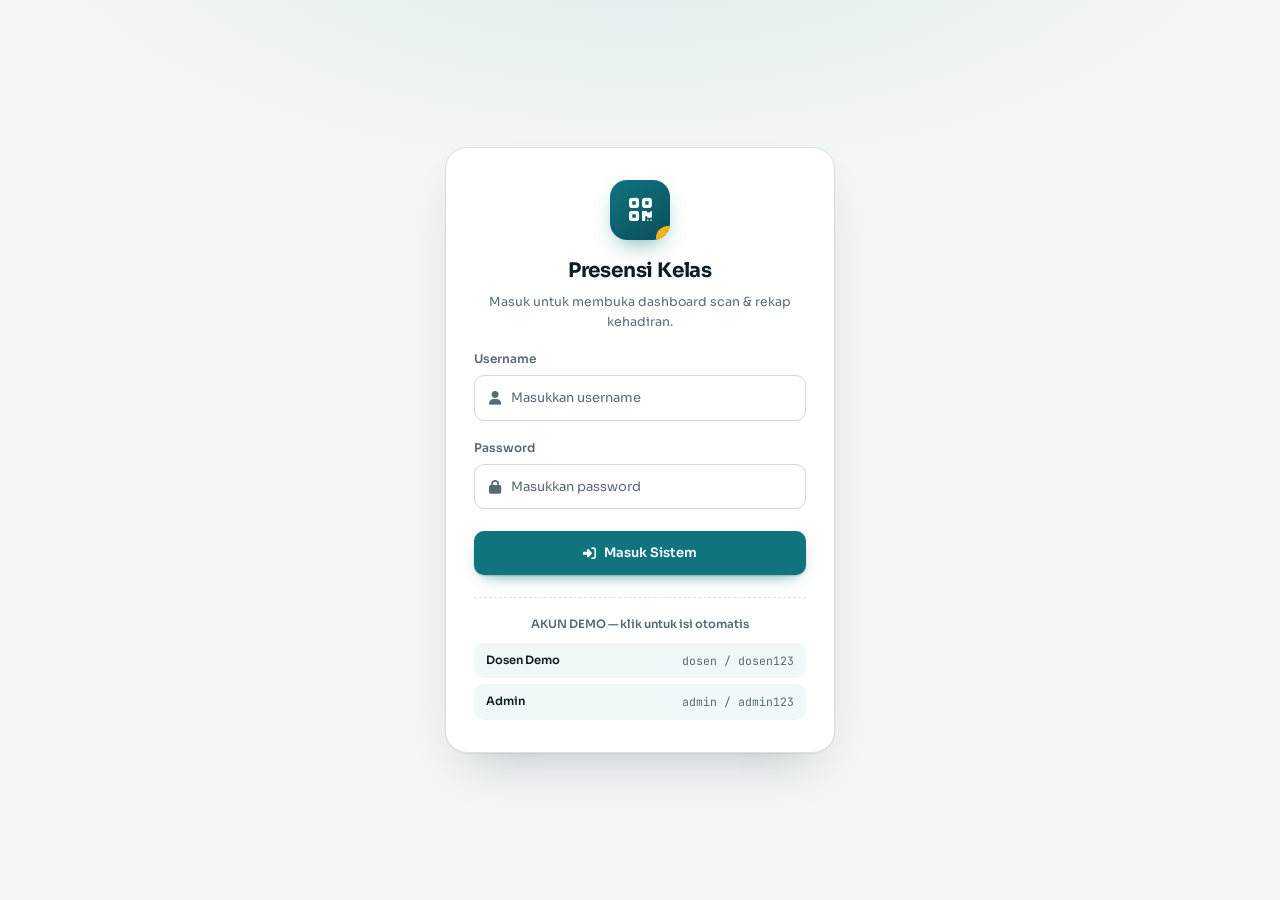
==== login.html @ 8d53d18d "Add files via upload" ====
<!DOCTYPE html>
<html lang="id" data-theme="light">
<head>
<meta charset="UTF-8" />
<meta name="viewport" content="width=device-width, initial-scale=1.0, viewport-fit=cover" />
<meta name="theme-color" content="#3b82f6" />
<title>Masuk — Presensi Kelas</title>
<link rel="preconnect" href="https://fonts.googleapis.com">
<link rel="preconnect" href="https://fonts.gstatic.com" crossorigin>
<link href="https://fonts.googleapis.com/css2?family=Sora:wght@400;500;600;700;800&family=JetBrains+Mono:wght@400;500;600&display=swap" rel="stylesheet">
<link rel="stylesheet" href="https://cdnjs.cloudflare.com/ajax/libs/font-awesome/6.5.1/css/all.min.css">
<link rel="stylesheet" href="style.css">
</head>
<body>

<div class="particles" id="particles"></div>

<div class="auth-wrap">
  <div class="auth-card">
    <div class="auth-mark"><i class="fa-solid fa-qrcode"></i></div>
    <h1>Presensi Kelas</h1>
    <p class="sub">Masuk untuk membuka dashboard scan &amp; rekap kehadiran.</p>

    <form id="loginForm">
      <div class="auth-field">
        <label for="loginUser">Username</label>
        <div class="nim-field">
          <i class="fa-solid fa-user"></i>
          <input type="text" id="loginUser" placeholder="Masukkan username" autocomplete="username" required>
        </div>
      </div>
      <div class="auth-field">
        <label for="loginPass">Password</label>
        <div class="nim-field">
          <i class="fa-solid fa-lock"></i>
          <input type="password" id="loginPass" placeholder="Masukkan password" autocomplete="current-password" required>
        </div>
      </div>

      <div class="auth-error" id="loginError">
        <i class="fa-solid fa-circle-exclamation"></i> Username atau password salah.
      </div>

      <button type="submit" class="btn btn-main btn-block auth-submit">
        <i class="fa-solid fa-right-to-bracket"></i><span>Masuk Sistem</span>
      </button>
    </form>

    <div class="auth-demo">
      <p>AKUN DEMO — klik untuk isi otomatis</p>
      <div class="auth-demo-list" id="demoList"></div>
    </div>
  </div>
</div>

<script src="script.js"></script>
</body>
</html>
---- style.css ----
/* ============================================================
   PRESENSI KELAS — style.css (upgrade)
   Semua class/ID lama dipertahankan, jadi HTML & JS tidak perlu diubah.
   Arah desain: teal tua + emas, panel tenang, scanner jadi pusat perhatian.
   ============================================================ */

/* ---------- 1. TOKEN ---------- */
:root,[data-theme="light"]{
  --background:196 22% 96%;
  --foreground:200 40% 10%;
  --card:0 0% 100%;
  --card-2:196 22% 98%;
  --primary:186 78% 28%;
  --primary-hover:186 78% 23%;
  --primary-foreground:0 0% 100%;
  --secondary:196 20% 94%;
  --muted:196 18% 93%;
  --muted-foreground:200 14% 40%;
  --accent:186 40% 92%;
  --accent-foreground:186 78% 24%;
  --destructive:2 72% 48%;
  --border:196 16% 87%;
  --input:196 16% 84%;
  --ring:186 78% 36%;
  --success:152 62% 32%;
  --warning:36 94% 46%;
  --info:200 80% 40%;
  --gold:42 94% 52%;
  --gold-deep:34 90% 36%;
  --glass:0 0% 100% / 0.82;
  --glass-border:196 16% 87% / 0.9;
  --shadow-color:200 50% 12%;
  --gradient-1:186 78% 28%;
  --gradient-2:200 70% 38%;
  --gradient-3:42 94% 52%;
}
[data-theme="dark"]{
  --background:200 32% 7%;
  --foreground:190 20% 94%;
  --card:200 28% 11%;
  --card-2:200 28% 13%;
  --primary:184 62% 46%;
  --primary-hover:184 62% 52%;
  --primary-foreground:200 40% 6%;
  --secondary:200 24% 15%;
  --muted:200 24% 15%;
  --muted-foreground:195 12% 66%;
  --accent:186 36% 18%;
  --accent-foreground:184 62% 66%;
  --destructive:2 76% 62%;
  --border:200 22% 20%;
  --input:200 22% 24%;
  --ring:184 62% 50%;
  --success:152 56% 52%;
  --warning:38 94% 58%;
  --info:200 80% 62%;
  --gold:42 94% 58%;
  --gold-deep:40 90% 62%;
  --glass:200 28% 11% / 0.85;
  --glass-border:200 22% 22% / 0.9;
  --shadow-color:200 60% 2%;
  --gradient-1:184 62% 46%;
  --gradient-2:200 60% 50%;
  --gradient-3:42 94% 58%;
}
:root{
  --r:18px;--r-md:14px;--r-sm:10px;
  --font:'Sora',system-ui,-apple-system,'Segoe UI',sans-serif;
  --mono:'JetBrains Mono',ui-monospace,'SF Mono',Menlo,monospace;
  --shadow-sm:0 1px 2px hsl(var(--shadow-color)/.06),0 1px 1px hsl(var(--shadow-color)/.04);
  --shadow-md:0 1px 2px hsl(var(--shadow-color)/.05),0 8px 24px -10px hsl(var(--shadow-color)/.16);
  --shadow-lg:0 1px 2px hsl(var(--shadow-color)/.06),0 24px 48px -24px hsl(var(--shadow-color)/.28);
  --ease:cubic-bezier(.22,1,.36,1);
}

/* ---------- 2. DASAR ---------- */
*{margin:0;padding:0;box-sizing:border-box}
[hidden]{display:none!important}
html{scroll-behavior:smooth;-webkit-text-size-adjust:100%}
body{
  font-family:var(--font);font-size:14px;line-height:1.5;
  color:hsl(var(--foreground));min-height:100vh;
  background-color:hsl(var(--background));
  background-image:radial-gradient(900px 420px at 50% -120px,hsl(var(--primary)/.10),transparent 70%);
  background-attachment:fixed;
  -webkit-font-smoothing:antialiased;
  transition:background-color .3s var(--ease),color .3s var(--ease);
  overflow-x:hidden;
}
button,input,select{font:inherit;color:inherit}
:focus-visible{outline:2px solid hsl(var(--ring));outline-offset:2px}
input:focus-visible,select:focus-visible{outline:none}
::selection{background:hsl(var(--primary)/.25)}
.particles{display:none}
.particle{display:none}

/* scrollbar tipis */
*{scrollbar-width:thin;scrollbar-color:hsl(var(--border)) transparent}
::-webkit-scrollbar{width:8px;height:8px}
::-webkit-scrollbar-thumb{background:hsl(var(--border));border-radius:8px}
::-webkit-scrollbar-thumb:hover{background:hsl(var(--muted-foreground)/.5)}

/* ---------- 3. ANIMASI ---------- */
@keyframes fadeUp{from{opacity:0;transform:translateY(8px)}to{opacity:1;transform:none}}
@keyframes dropIn{from{opacity:0;transform:translateY(-100%)}to{opacity:1;transform:none}}
@keyframes rowIn{from{opacity:0;transform:translateX(-6px)}to{opacity:1;transform:none}}
@keyframes blink{50%{opacity:.35}}
@keyframes ping{0%{box-shadow:0 0 0 0 hsl(var(--success)/.5)}100%{box-shadow:0 0 0 9px hsl(var(--success)/0)}}
@keyframes beam{0%,100%{top:10%}50%{top:88%}}
@keyframes glow{0%,100%{border-color:hsl(var(--gold)/.55)}50%{border-color:hsl(var(--gold))}}
@keyframes pop{0%{opacity:0;transform:scale(.8)}60%{transform:scale(1.04)}100%{opacity:1;transform:scale(1)}}
@keyframes bounce{0%{transform:scale(0)}55%{transform:scale(1.2)}100%{transform:scale(1)}}
@keyframes flash{0%{background:hsl(var(--success)/.28)}100%{background:transparent}}
@keyframes shake{0%,100%{transform:translateX(0)}20%,60%{transform:translateX(-6px)}40%,80%{transform:translateX(6px)}}
@keyframes spin{to{transform:rotate(360deg)}}
@keyframes shimmer{0%{background-position:-200% 0}100%{background-position:200% 0}}
@keyframes ripple{to{transform:scale(4);opacity:0}}
@keyframes slideDown{from{opacity:0;transform:translateY(-10px)}to{opacity:1;transform:none}}
@keyframes scaleIn{from{opacity:0;transform:scale(.96)}to{opacity:1;transform:scale(1)}}

/* satu reveal saat halaman dibuka, tidak di setiap elemen */
.reveal{animation:fadeUp .45s var(--ease) both}
.reveal:nth-child(2){animation-delay:.05s}
.reveal:nth-child(3){animation-delay:.1s}
.reveal:nth-child(4){animation-delay:.15s}
.reveal:nth-child(5){animation-delay:.2s}
.bump{animation:bounce .4s var(--ease)}

/* ---------- 4. NAVBAR ---------- */
.navbar{
  position:sticky;top:0;z-index:50;
  background:hsl(var(--glass));
  -webkit-backdrop-filter:blur(16px) saturate(160%);backdrop-filter:blur(16px) saturate(160%);
  border-bottom:1px solid hsl(var(--glass-border));
  animation:dropIn .45s var(--ease) both;
}
.nav-inner{max-width:1180px;margin:0 auto;padding:10px 24px;display:flex;align-items:center;justify-content:space-between;gap:20px}
.brand{display:flex;align-items:center;gap:12px;min-width:0}
.brand-mark{
  width:42px;height:42px;flex-shrink:0;border-radius:12px;display:grid;place-items:center;
  font-size:18px;color:#fff;
  background:linear-gradient(145deg,hsl(var(--primary)),hsl(190 80% 20%));
  box-shadow:inset 0 0 0 1px rgba(255,255,255,.12),0 6px 16px -8px hsl(var(--primary)/.7);
  position:relative;overflow:hidden;
}
.brand-mark::after{content:'';position:absolute;right:-8px;bottom:-8px;width:20px;height:20px;border-radius:50%;background:hsl(var(--gold))}
.brand-mark i{position:relative;z-index:1}
.brand-text h1{font-size:16px;font-weight:700;line-height:1.2;letter-spacing:-.01em;color:hsl(var(--foreground))}
.brand-text span{font-size:11.5px;color:hsl(var(--muted-foreground))}

.nav-links{list-style:none;display:flex;gap:2px;padding:4px;background:hsl(var(--muted));border-radius:999px}
.nav-link{
  position:relative;display:inline-flex;align-items:center;gap:8px;padding:8px 16px;
  border:none;background:transparent;border-radius:999px;
  font-size:12.5px;font-weight:600;color:hsl(var(--muted-foreground));
  cursor:pointer;transition:background .2s var(--ease),color .2s var(--ease);overflow:hidden;
}
.nav-link i{font-size:13px}
.nav-link:hover{color:hsl(var(--foreground))}
.nav-link.active{background:hsl(var(--card));color:hsl(var(--accent-foreground));box-shadow:var(--shadow-sm)}
.nav-badge,.tab-badge{
  font-style:normal;font-size:10px;font-weight:700;min-width:18px;height:18px;padding:0 5px;
  border-radius:999px;display:inline-grid;place-items:center;
  background:hsl(var(--gold));color:#2a1c00;margin-left:2px;
}

.nav-right{display:flex;align-items:center;gap:10px}
.clock{display:flex;flex-direction:column;align-items:flex-end;line-height:1.2}
.clock-time{font-family:var(--mono);font-size:14px;font-weight:600;font-variant-numeric:tabular-nums}
.clock-date{font-size:10.5px;color:hsl(var(--muted-foreground))}

.user-chip{
  display:flex;align-items:center;gap:8px;padding:4px 12px 4px 4px;
  border:1px solid hsl(var(--border));background:hsl(var(--card));
  border-radius:999px;cursor:pointer;transition:border-color .2s var(--ease);
}
.user-chip:hover{border-color:hsl(var(--primary)/.5)}
.user-chip .avatar{width:28px;height:28px;border-radius:50%;display:grid;place-items:center;background:hsl(var(--gold));color:#2a1c00;font-size:12px;font-weight:700}
.user-chip span{font-size:12px;font-weight:600}

.btn-icon{
  width:38px;height:38px;border:1px solid hsl(var(--border));background:hsl(var(--card));
  border-radius:11px;color:hsl(var(--muted-foreground));cursor:pointer;display:grid;place-items:center;
  font-size:14px;transition:all .2s var(--ease);position:relative;overflow:hidden;
}
.btn-icon:hover{color:hsl(var(--primary));border-color:hsl(var(--primary)/.5);background:hsl(var(--accent)/.5)}

.net-pill{
  display:inline-flex;align-items:center;gap:8px;padding:6px 12px;border-radius:999px;
  background:hsl(var(--card));color:hsl(var(--muted-foreground));
  font-size:11.5px;font-weight:500;white-space:nowrap;border:1px solid hsl(var(--border));
}
.net-dot{width:8px;height:8px;border-radius:50%;background:#94a3b8}
.net-dot.online{background:hsl(var(--success));animation:ping 1.8s infinite}
.net-dot.offline{background:hsl(var(--destructive));animation:blink 1.2s infinite}
.net-dot.checking{background:hsl(var(--warning));animation:blink 1s infinite}

/* ---------- 5. HALAMAN ---------- */
.page{max-width:1180px;margin:0 auto;padding:24px 24px 40px;position:relative;z-index:1}

/* hero kampus */
.inst-hero{
  border-radius:var(--r);padding:24px 28px;margin-bottom:18px;color:#fff;
  background:linear-gradient(120deg,hsl(192 62% 13%),hsl(188 55% 20%) 60%,hsl(var(--gold-deep)/.9) 140%);
  box-shadow:var(--shadow-lg);position:relative;overflow:hidden;
}
.inst-hero::after{content:'';position:absolute;inset:0;background:radial-gradient(circle at 92% -10%,hsl(var(--gold)/.4),transparent 52%);pointer-events:none}
.inst-top{display:flex;align-items:flex-start;gap:16px;flex-wrap:wrap;justify-content:space-between;position:relative;z-index:1}
.inst-id{display:flex;align-items:center;gap:14px;min-width:0}
.inst-mark{width:52px;height:52px;flex-shrink:0;border-radius:14px;background:hsl(var(--gold));display:grid;place-items:center;font-size:21px;color:#2a1c00}
.inst-id h2{font-size:19px;font-weight:700;letter-spacing:-.01em}
.inst-id p{font-size:12.5px;color:rgba(255,255,255,.72);margin-top:2px}
.inst-badge{display:inline-flex;align-items:center;gap:6px;margin-top:8px;font-size:11px;font-weight:600;padding:5px 12px;border-radius:999px;background:rgba(255,255,255,.1);border:1px solid rgba(255,255,255,.18);color:#fff}
.inst-clock{text-align:right;padding:10px 18px;border-radius:12px;background:rgba(0,0,0,.18);border:1px solid rgba(255,255,255,.14)}
.inst-clock .t{font-family:var(--mono);font-size:24px;font-weight:700;letter-spacing:.5px;font-variant-numeric:tabular-nums}
.inst-clock .d{font-size:11.5px;color:rgba(255,255,255,.72);margin-top:2px}

/* pilih sesi */
.session-card{background:hsl(var(--card));border:1px solid hsl(var(--border));border-radius:var(--r);padding:20px 22px;margin-bottom:18px;box-shadow:var(--shadow-md)}
.session-head{display:flex;align-items:center;gap:12px;margin-bottom:16px}
.session-head .ico{width:34px;height:34px;border-radius:10px;display:grid;place-items:center;background:hsl(var(--accent));color:hsl(var(--accent-foreground));font-size:14px}
.session-head h3{font-size:15px;font-weight:700}
.session-grid{display:grid;grid-template-columns:repeat(3,1fr);gap:14px}
.session-field label{display:flex;align-items:center;gap:8px;font-size:12px;font-weight:600;color:hsl(var(--muted-foreground));margin-bottom:7px}
.session-field .num{width:20px;height:20px;border-radius:6px;display:grid;place-items:center;background:hsl(var(--primary));color:hsl(var(--primary-foreground));font-size:10.5px;font-weight:700}
.session-field select,.session-field input{
  width:100%;padding:11px 14px;border:1px solid hsl(var(--input));border-radius:var(--r-sm);
  background:hsl(var(--card));font-size:13px;color:hsl(var(--foreground));transition:border-color .2s,box-shadow .2s;
}
.session-field select:disabled,.session-field input:disabled{opacity:.5;cursor:not-allowed;background:hsl(var(--muted))}
.session-field select:focus,.session-field input:focus{outline:none;border-color:hsl(var(--ring));box-shadow:0 0 0 4px hsl(var(--ring)/.15)}
.session-status{margin-top:14px;padding:10px 14px;border-radius:var(--r-sm);font-size:12.5px;background:hsl(var(--success)/.1);border-left:3px solid hsl(var(--success));display:none;align-items:center;gap:8px}
.session-status.show{display:flex}
.session-status i{color:hsl(var(--success))}

/* sapaan + statistik */
.hero{display:flex;align-items:flex-end;justify-content:space-between;gap:24px;flex-wrap:wrap;margin-bottom:18px}
.hero-copy h2{font-size:24px;font-weight:700;letter-spacing:-.02em;line-height:1.25}
.gradient-text{color:hsl(var(--primary))}
.hero-copy p{margin-top:6px;font-size:13.5px;color:hsl(var(--muted-foreground));max-width:52ch;line-height:1.65}
.stats{display:flex;gap:12px}
.stat-circle{
  position:relative;width:96px;height:96px;background:hsl(var(--card));
  border:1px solid hsl(var(--border));border-radius:50%;display:grid;place-items:center;
  box-shadow:var(--shadow-md);
}
.circular-chart{position:absolute;inset:0;width:100%;height:100%;transform:rotate(-90deg)}
.circle-bg{fill:none;stroke:hsl(var(--muted));stroke-width:2.6}
.circle-fill{fill:none;stroke-width:2.6;stroke-linecap:round;transition:stroke-dasharray 1s var(--ease)}
.circle-primary{stroke:hsl(var(--primary))}
.circle-success{stroke:hsl(var(--success))}
.circle-warning{stroke:hsl(var(--gold))}
.stat-content{display:flex;flex-direction:column;align-items:center;text-align:center;z-index:1}
.stat-num{font-family:var(--mono);font-size:21px;font-weight:700;line-height:1;color:hsl(var(--foreground));font-variant-numeric:tabular-nums}
.stat-name{font-size:10.5px;color:hsl(var(--muted-foreground));margin-top:4px;font-weight:600}

/* progres */
.progress-card{background:hsl(var(--card));border:1px solid hsl(var(--border));border-radius:var(--r);padding:16px 20px;margin-bottom:18px;box-shadow:var(--shadow-md)}
.progress-top{display:flex;justify-content:space-between;align-items:center;font-size:12.5px;color:hsl(var(--muted-foreground));margin-bottom:10px;font-weight:600}
.progress-top i{color:hsl(var(--primary));margin-right:6px}
.progress-top strong{font-family:var(--mono);color:hsl(var(--foreground));font-size:15px}
.progress-track{height:10px;border-radius:999px;background:hsl(var(--muted));overflow:hidden}
.progress-fill{height:100%;width:0;border-radius:999px;background:linear-gradient(90deg,hsl(var(--primary)),hsl(var(--success)));transition:width .9s var(--ease);position:relative;overflow:hidden}
.progress-fill::after{content:'';position:absolute;inset:0;background:linear-gradient(90deg,transparent,rgba(255,255,255,.28),transparent);background-size:200% 100%;animation:shimmer 2.4s linear infinite}
.refresh-indicator{display:flex;align-items:center;gap:6px;margin-top:10px;font-size:11px;color:hsl(var(--muted-foreground))}
.refresh-indicator i{animation:spin 2.4s linear infinite;color:hsl(var(--primary))}

/* notifikasi */
.notice{display:none;align-items:center;gap:12px;padding:13px 18px;margin-bottom:18px;border-radius:var(--r-md);font-size:13px;font-weight:500;border:1px solid transparent}
.notice.show{display:flex;animation:slideDown .3s var(--ease)}
.notice.success{background:hsl(var(--success)/.12);color:hsl(var(--success));border-color:hsl(var(--success)/.3)}
.notice.error{background:hsl(var(--destructive)/.1);color:hsl(var(--destructive));border-color:hsl(var(--destructive)/.3)}
.notice.info{background:hsl(var(--info)/.1);color:hsl(var(--info));border-color:hsl(var(--info)/.3)}
.notice.warning{background:hsl(var(--gold)/.16);color:hsl(var(--gold-deep));border-color:hsl(var(--gold)/.4)}

/* ---------- 6. GRID & PANEL ---------- */
.grid{display:grid;grid-template-columns:420px 1fr;gap:22px;align-items:start}
.panel{background:hsl(var(--card));border:1px solid hsl(var(--border));border-radius:var(--r);box-shadow:var(--shadow-md);overflow:hidden;scroll-margin-top:90px}
.panel-head{display:flex;align-items:center;justify-content:space-between;padding:15px 20px;border-bottom:1px solid hsl(var(--border))}
.panel-head h3{font-size:14px;font-weight:700;display:flex;align-items:center;gap:10px}
.panel-head h3 i{color:hsl(var(--primary))}
.scan-state{font-size:11.5px;font-weight:600;color:hsl(var(--accent-foreground));background:hsl(var(--accent));padding:5px 12px;border-radius:999px}

/* ---------- 7. SCANNER (elemen utama) ---------- */
.viewfinder{position:relative;margin:18px;background:hsl(200 40% 6%);border-radius:var(--r-md);overflow:hidden;min-height:300px;box-shadow:inset 0 0 0 1px rgba(255,255,255,.06)}
#qr-reader{width:100%!important;min-height:300px}
#qr-reader video{width:100%!important;height:auto!important;display:block!important}
#qr-reader>div:not(:first-child){display:none!important}
#qr-reader>div:first-child,#qr-reader>div:first-child>div:first-child{width:100%!important;height:auto!important}
.vf-mask{position:absolute;inset:0;pointer-events:none;z-index:10}
.vf-box{position:absolute;top:50%;left:50%;width:62%;aspect-ratio:1/1;transform:translate(-50%,-50%);border:2px solid hsl(var(--gold)/.45);border-radius:14px;box-shadow:0 0 0 4000px rgba(6,18,22,.58)}
.viewfinder.live .vf-box{animation:glow 1.8s ease-in-out infinite}
.vf-box .c{position:absolute;width:26px;height:26px;border:0 solid hsl(var(--gold))}
.c1{top:-3px;left:-3px;border-top-width:4px;border-left-width:4px;border-top-left-radius:14px}
.c2{top:-3px;right:-3px;border-top-width:4px;border-right-width:4px;border-top-right-radius:14px}
.c3{bottom:-3px;left:-3px;border-bottom-width:4px;border-left-width:4px;border-bottom-left-radius:14px}
.c4{bottom:-3px;right:-3px;border-bottom-width:4px;border-right-width:4px;border-bottom-right-radius:14px}
.vf-beam{position:absolute;left:10%;right:10%;top:10%;height:2px;background:linear-gradient(90deg,transparent,hsl(var(--gold)),transparent);box-shadow:0 0 14px hsl(var(--gold));animation:beam 2.4s ease-in-out infinite}
.vf-hint{position:absolute;bottom:14px;left:50%;transform:translateX(-50%);background:rgba(6,18,22,.72);color:#fff;font-size:11.5px;font-weight:500;padding:7px 16px;border-radius:999px;white-space:nowrap;display:flex;align-items:center;gap:8px;border:1px solid rgba(255,255,255,.14);z-index:11}
.vf-hint i{color:hsl(var(--gold))}

.scan-result{position:absolute;inset:0;z-index:30;display:grid;place-items:center;background:rgba(6,18,22,.84);-webkit-backdrop-filter:blur(8px);backdrop-filter:blur(8px);opacity:0;pointer-events:none;transition:opacity .25s}
.scan-result.show{opacity:1}
.sr-card{display:flex;flex-direction:column;align-items:center;gap:6px;text-align:center;color:#fff;padding:24px 32px;max-width:88%}
.scan-result.show .sr-card{animation:pop .45s var(--ease)}
.sr-icon{width:72px;height:72px;border-radius:50%;display:grid;place-items:center;font-size:32px;color:#fff;margin-bottom:10px;background:hsl(152 62% 36%);box-shadow:0 10px 30px -10px hsl(152 62% 36%/.7)}
.scan-result.show .sr-icon i{animation:bounce .55s var(--ease) .12s both}
.scan-result.warning .sr-icon{background:hsl(var(--gold));color:#2a1c00;box-shadow:0 10px 30px -10px hsl(var(--gold)/.7)}
.scan-result.error .sr-icon{background:hsl(2 72% 52%);box-shadow:0 10px 30px -10px hsl(2 72% 52%/.7)}
.scan-result.error.show .sr-card{animation:shake .45s}
.sr-card strong{font-size:18px;font-weight:700}
.sr-card span{font-size:13px;color:rgba(255,255,255,.8)}

.scan-actions{display:flex;gap:10px;padding:0 18px 18px}

/* ---------- 8. TOMBOL ---------- */
.btn{
  border:1px solid transparent;border-radius:var(--r-sm);font-size:13px;font-weight:600;padding:11px 18px;
  cursor:pointer;display:inline-flex;align-items:center;justify-content:center;gap:8px;
  transition:background .2s var(--ease),border-color .2s var(--ease),box-shadow .2s var(--ease),transform .15s var(--ease);
  position:relative;overflow:hidden;
}
.btn:active{transform:scale(.97)}
.btn-main{background:hsl(var(--primary));color:hsl(var(--primary-foreground));flex:1;box-shadow:0 1px 2px hsl(var(--shadow-color)/.2),0 8px 18px -10px hsl(var(--primary)/.8)}
.btn-main:hover{background:hsl(var(--primary-hover))}
.btn-main.stop{background:hsl(var(--destructive)/.12);color:hsl(var(--destructive));border-color:hsl(var(--destructive)/.35);box-shadow:none}
.btn-main.stop:hover{background:hsl(var(--destructive)/.2)}
.btn-ghost{background:hsl(var(--card));color:hsl(var(--foreground));border-color:hsl(var(--border))}
.btn-ghost:hover{background:hsl(var(--accent)/.5);color:hsl(var(--primary));border-color:hsl(var(--primary)/.4)}
.btn-square{width:46px;flex:0 0 46px;padding:0;background:hsl(var(--secondary));color:hsl(var(--foreground));border-color:hsl(var(--border))}
.btn-square:hover{background:hsl(var(--muted))}
.btn-square.active{background:hsl(var(--gold));color:#2a1c00;border-color:transparent}
.btn-square.muted{color:hsl(var(--muted-foreground))}
.btn-sm{padding:9px 14px;font-size:12px;flex:0 0 auto}
.btn-block{width:100%}
.btn i.fa-rotate.spin{animation:spin .8s linear}
.ripple{position:absolute;border-radius:50%;background:rgba(255,255,255,.4);transform:scale(0);animation:ripple .6s linear;pointer-events:none}

/* ---------- 9. TAB ---------- */
.tabbar{position:relative;display:flex;background:hsl(var(--muted)/.6);border-bottom:1px solid hsl(var(--border))}
.tab{flex:1;padding:14px 8px;background:transparent;border:none;font-size:12.5px;font-weight:600;color:hsl(var(--muted-foreground));cursor:pointer;display:flex;align-items:center;justify-content:center;gap:8px;transition:color .2s,background .2s;position:relative}
.tab:hover{color:hsl(var(--foreground))}
.tab.active{color:hsl(var(--accent-foreground));background:hsl(var(--card))}
.tab-indicator{position:absolute;bottom:0;left:0;height:3px;width:0;background:hsl(var(--primary));border-radius:3px 3px 0 0;transition:left .35s var(--ease),width .35s var(--ease)}
.tab-body{display:none;padding:18px}
.tab-body.active{display:block;animation:scaleIn .25s var(--ease)}

/* ---------- 10. DAFTAR ---------- */
.roster-session{display:flex;align-items:center;gap:10px;flex-wrap:wrap;margin-bottom:14px;padding:11px 16px;border-radius:var(--r-sm);background:hsl(var(--gold)/.12);border-left:3px solid hsl(var(--gold));font-size:12.5px}
.roster-session i{color:hsl(var(--gold-deep))}
.roster-session span{color:hsl(var(--muted-foreground))}
.roster-session .warn{color:hsl(var(--gold-deep));font-weight:600}

.toolbar{display:flex;gap:8px;margin-bottom:14px;flex-wrap:wrap}
.search{flex:1;min-width:200px;display:flex;align-items:center;gap:10px;padding:0 14px;background:hsl(var(--card));border:1px solid hsl(var(--input));border-radius:var(--r-sm);transition:border-color .2s,box-shadow .2s}
.search i{color:hsl(var(--muted-foreground));font-size:13px}
.search:focus-within{border-color:hsl(var(--ring));box-shadow:0 0 0 4px hsl(var(--ring)/.15)}
.search input{border:none;outline:none;background:transparent;width:100%;padding:10px 0;font-size:13px;color:hsl(var(--foreground))}
.class-filter{padding:0 12px;background:hsl(var(--card));border:1px solid hsl(var(--input));border-radius:var(--r-sm);font-size:12.5px;font-weight:500;color:hsl(var(--foreground));cursor:pointer}
.class-filter:focus{outline:none;border-color:hsl(var(--ring));box-shadow:0 0 0 4px hsl(var(--ring)/.15)}

.list-head{display:flex;align-items:center;justify-content:space-between;gap:10px;margin-bottom:12px;flex-wrap:wrap}
.chips{display:flex;gap:6px}
.chip{border:1px solid hsl(var(--border));background:hsl(var(--card));font-size:12px;font-weight:600;color:hsl(var(--muted-foreground));padding:6px 14px;border-radius:999px;cursor:pointer;transition:all .2s var(--ease);position:relative;overflow:hidden}
.chip:hover{border-color:hsl(var(--primary)/.5);color:hsl(var(--primary))}
.chip.active{background:hsl(var(--primary));border-color:hsl(var(--primary));color:hsl(var(--primary-foreground))}
.list-count{font-size:12px;font-weight:600;color:hsl(var(--accent-foreground));background:hsl(var(--accent));padding:5px 14px;border-radius:999px}

.table-scroll{max-height:440px;overflow:auto;border:1px solid hsl(var(--border));border-radius:var(--r-sm)}
table{width:100%;border-collapse:collapse;font-size:12.5px;min-width:640px}
th{position:sticky;top:0;z-index:1;background:hsl(var(--secondary));text-align:left;padding:11px 14px;font-size:12px;font-weight:600;color:hsl(var(--muted-foreground));border-bottom:1px solid hsl(var(--border));white-space:nowrap}
td{padding:11px 14px;border-bottom:1px solid hsl(var(--border)/.7)}
tr:last-child td{border-bottom:none}
tbody tr{transition:background .15s}
tbody tr:hover td{background:hsl(var(--accent)/.35)}
tbody.animate tr{animation:rowIn .3s var(--ease) both;animation-delay:calc(var(--i,0)*20ms)}
tbody tr.flash td{animation:flash 2s ease-out}
td:first-child{font-family:var(--mono);font-size:12px;color:hsl(var(--muted-foreground));width:44px}
td:nth-child(2){font-family:var(--mono);font-size:12px;font-weight:600}
td:nth-child(3){font-weight:600}
td.waktu{font-family:var(--mono);font-size:11.5px;color:hsl(var(--muted-foreground));font-variant-numeric:tabular-nums}

.pill{display:inline-flex;align-items:center;gap:6px;padding:4px 11px;border-radius:999px;font-size:11.5px;font-weight:600}
.pill i{font-size:7px}
.pill.hadir{background:hsl(var(--success)/.14);color:hsl(var(--success));box-shadow:inset 0 0 0 1px hsl(var(--success)/.25)}
.pill.belum{background:hsl(var(--muted));color:hsl(var(--muted-foreground))}

.state-box{text-align:center;padding:40px 20px;font-size:13px;color:hsl(var(--muted-foreground))}
.state-box .big{display:block;font-size:28px;margin-bottom:12px;opacity:.8}
.state-box strong{display:block;color:hsl(var(--foreground));margin-bottom:6px;font-size:15px}
.state-box p{font-size:12.5px;margin-bottom:16px}
.state-box .btn{margin:0 4px 6px;text-decoration:none}

/* ---------- 11. KARTU QR ---------- */
.hint{font-size:13px;color:hsl(var(--muted-foreground));line-height:1.6;margin-bottom:16px;padding:12px 16px;background:hsl(var(--accent)/.55);border-radius:var(--r-sm);border-left:3px solid hsl(var(--primary))}
.hint i{color:hsl(var(--primary));margin-right:6px}
.nim-row{display:flex;gap:10px}
.nim-field{flex:1;display:flex;align-items:center;gap:10px;padding:0 14px;border:1px solid hsl(var(--input));border-radius:var(--r-sm);background:hsl(var(--card));transition:border-color .2s,box-shadow .2s}
.nim-field:focus-within{border-color:hsl(var(--ring));box-shadow:0 0 0 4px hsl(var(--ring)/.15)}
.nim-field i{color:hsl(var(--muted-foreground));font-size:14px}
.nim-field input{border:none;outline:none;background:transparent;width:100%;padding:12px 0;font-family:var(--mono);font-size:13px;color:hsl(var(--foreground))}
.nim-field input::placeholder{font-family:var(--font);color:hsl(var(--muted-foreground))}
.card-result{margin-top:20px;text-align:center;animation:pop .45s var(--ease)}
.card-result img{width:100%;max-width:300px;height:auto;border-radius:20px;box-shadow:0 24px 40px -16px rgba(6,18,22,.55)}
.card-actions{margin-top:18px;display:flex;gap:10px;justify-content:center;flex-wrap:wrap}
.card-actions .btn-main,.card-actions .btn-ghost{flex:0 0 auto}

/* ---------- 12. RIWAYAT ---------- */
.log-header{display:flex;align-items:center;justify-content:space-between;margin-bottom:14px}
.log-header h4{font-size:13px;font-weight:600;display:flex;align-items:center;gap:8px;color:hsl(var(--muted-foreground))}
.log-header h4 i{color:hsl(var(--primary))}
.log-list{list-style:none;max-height:440px;overflow-y:auto;display:flex;flex-direction:column;gap:8px}
.log-item{display:flex;align-items:center;gap:12px;padding:11px 14px;border:1px solid hsl(var(--border));border-radius:var(--r-sm);background:hsl(var(--card));animation:rowIn .3s var(--ease) both;animation-delay:calc(var(--i,0)*25ms);transition:border-color .2s}
.log-item:hover{border-color:hsl(var(--primary)/.4)}
.log-item.fresh{border-color:hsl(var(--success)/.55);background:hsl(var(--success)/.08)}
.log-avatar{width:38px;height:38px;flex-shrink:0;border-radius:50%;background:hsl(var(--accent));color:hsl(var(--accent-foreground));display:grid;place-items:center;font-size:13px;font-weight:700}
.log-main{flex:1;min-width:0}
.log-main strong{display:block;font-size:13px;white-space:nowrap;overflow:hidden;text-overflow:ellipsis;font-weight:600}
.log-main span{font-family:var(--mono);font-size:11px;color:hsl(var(--muted-foreground))}
.log-time{font-family:var(--mono);font-size:12px;font-weight:600;color:hsl(var(--success));background:hsl(var(--success)/.12);padding:4px 10px;border-radius:999px}

/* ---------- 13. FOOTER ---------- */
.foot{margin-top:28px;text-align:center;font-size:12px;color:hsl(var(--muted-foreground))}
.foot a{color:hsl(var(--primary));font-weight:600;text-decoration:none}
.foot a:hover{text-decoration:underline}
.foot-hint{margin-top:8px;font-size:11px;opacity:.8}
.foot-hint kbd{display:inline-block;padding:2px 8px;background:hsl(var(--card));border:1px solid hsl(var(--border));border-radius:5px;font-family:var(--mono);font-size:10px;box-shadow:0 1px 0 hsl(var(--border))}

/* ---------- 14. MODAL ---------- */
.modal{position:fixed;inset:0;z-index:100;display:grid;place-items:center;padding:20px}
.modal-backdrop{position:absolute;inset:0;background:rgba(6,18,22,.6);-webkit-backdrop-filter:blur(6px);backdrop-filter:blur(6px)}
.modal-content{position:relative;background:hsl(var(--card));border:1px solid hsl(var(--border));border-radius:var(--r);box-shadow:var(--shadow-lg);max-width:480px;width:100%;max-height:90vh;overflow:auto;animation:scaleIn .25s var(--ease)}
.modal-head{display:flex;align-items:center;justify-content:space-between;padding:16px 22px;border-bottom:1px solid hsl(var(--border))}
.modal-head h3{font-size:15px;font-weight:700;display:flex;align-items:center;gap:10px}
.modal-head h3 i{color:hsl(var(--primary))}
.modal-close{width:34px;height:34px;border:none;background:hsl(var(--muted));border-radius:10px;color:hsl(var(--foreground));cursor:pointer;display:grid;place-items:center;transition:all .2s var(--ease)}
.modal-close:hover{background:hsl(var(--destructive)/.15);color:hsl(var(--destructive))}
.modal-body{padding:22px}
.modal-foot{display:flex;gap:10px;justify-content:flex-end;padding:14px 22px;border-top:1px solid hsl(var(--border))}
.modal-foot .btn{flex:0 0 auto}
.shortcut-row{display:flex;align-items:center;gap:14px;padding:10px 0;border-bottom:1px solid hsl(var(--border))}
.shortcut-row:last-child{border-bottom:none}
.shortcut-row kbd{display:inline-block;min-width:36px;padding:4px 10px;background:hsl(var(--muted));border:1px solid hsl(var(--border));border-radius:6px;font-family:var(--mono);font-size:12px;font-weight:600;text-align:center}
.shortcut-row span{font-size:13px}
.manual-preview{padding:14px;background:hsl(var(--accent)/.55);border-radius:var(--r-sm);border-left:3px solid hsl(var(--primary));font-size:13px}
.manual-preview strong{display:block;margin-bottom:4px}
.manual-preview span{font-family:var(--mono);font-size:11px;color:hsl(var(--muted-foreground))}

/* ---------- 15. FULLSCREEN SCANNER ---------- */
.viewfinder.fullscreen{position:fixed!important;inset:0!important;margin:0!important;z-index:200;border-radius:0!important}
.viewfinder.fullscreen .vf-box{width:50%}
.viewfinder.fullscreen+.scan-actions{position:fixed;bottom:calc(30px + env(safe-area-inset-bottom));left:50%;transform:translateX(-50%);z-index:201;background:rgba(6,18,22,.82);padding:12px;border-radius:999px;border:1px solid rgba(255,255,255,.1)}

/* ---------- 16. LOGIN ---------- */
.auth-wrap{min-height:100vh;display:grid;place-items:center;padding:24px;position:relative;z-index:1}
.auth-card{width:100%;max-width:390px;background:hsl(var(--card));border:1px solid hsl(var(--border));border-radius:22px;box-shadow:var(--shadow-lg);padding:32px 28px;animation:fadeUp .5s var(--ease) both}
.auth-mark{width:60px;height:60px;border-radius:17px;margin:0 auto 16px;display:grid;place-items:center;font-size:26px;color:#fff;background:linear-gradient(145deg,hsl(var(--primary)),hsl(190 80% 20%));box-shadow:0 10px 24px -10px hsl(var(--primary)/.7);position:relative;overflow:hidden}
.auth-mark::after{content:'';position:absolute;right:-10px;bottom:-10px;width:24px;height:24px;border-radius:50%;background:hsl(var(--gold))}
.auth-mark i{position:relative;z-index:1}
.auth-card h1{text-align:center;font-size:20px;font-weight:700;letter-spacing:-.01em}
.auth-card .sub{text-align:center;font-size:12.5px;color:hsl(var(--muted-foreground));margin-top:6px;line-height:1.6}
.auth-field{margin-top:18px}
.auth-field label{display:block;font-size:12px;font-weight:600;color:hsl(var(--muted-foreground));margin-bottom:7px}
.auth-field .nim-field{padding:0 14px}
.auth-field input{padding:12px 0}
.auth-submit{margin-top:22px}
.auth-error{display:none;margin-top:14px;padding:10px 14px;border-radius:var(--r-sm);font-size:12.5px;background:hsl(var(--destructive)/.1);color:hsl(var(--destructive));border:1px solid hsl(var(--destructive)/.28)}
.auth-error.show{display:block;animation:shake .4s}
.auth-demo{margin-top:22px;padding-top:18px;border-top:1px dashed hsl(var(--border))}
.auth-demo p{font-size:11.5px;font-weight:600;color:hsl(var(--muted-foreground));text-align:center;margin-bottom:10px}
.auth-demo-list{display:flex;flex-direction:column;gap:6px}
.auth-demo-item{display:flex;align-items:center;justify-content:space-between;padding:9px 12px;background:hsl(var(--accent)/.5);border-radius:var(--r-sm);font-size:11.5px;cursor:pointer;transition:background .2s}
.auth-demo-item:hover{background:hsl(var(--accent))}
.auth-demo-item span:first-child{font-weight:600}
.auth-demo-item span:last-child{font-family:var(--mono);color:hsl(var(--muted-foreground))}

/* ---------- 17. PRINT ---------- */
.print-area{display:none}
@media print{
  body *{visibility:hidden}
  .print-area,.print-area *{visibility:visible}
  .print-area{display:block!important;position:absolute;left:0;top:0;width:100%}
  .print-area img{max-width:100%;height:auto}
}

/* ---------- 18. RESPONSIF ---------- */
@media (max-width:1080px){
  .grid{grid-template-columns:380px 1fr}
  .session-grid{grid-template-columns:1fr 1fr}
}
@media (max-width:980px){
  .brand-text span{display:none}
  .nav-link span{display:none}
  .nav-link{padding:9px 12px}
  .nav-badge{position:absolute;top:0;right:0}
}
@media (max-width:900px){
  .grid{grid-template-columns:1fr}
  .stats{width:100%;justify-content:space-around}
  .inst-top{flex-direction:column}
  .inst-clock{text-align:left;align-self:stretch}
}
@media (max-width:760px){
  body{padding-bottom:84px}
  .navbar{-webkit-backdrop-filter:none;backdrop-filter:none;background:hsl(var(--card))}
  .clock{display:none}
  .nav-links{
    position:fixed;left:0;right:0;bottom:0;z-index:60;border-radius:0;
    background:hsl(var(--glass));
    -webkit-backdrop-filter:blur(18px) saturate(160%);backdrop-filter:blur(18px) saturate(160%);
    border-top:1px solid hsl(var(--glass-border));
    padding:8px 8px calc(8px + env(safe-area-inset-bottom));
    justify-content:space-around;gap:2px;
  }
  .nav-links li{flex:1}
  .nav-link{width:100%;flex-direction:column;gap:3px;padding:8px 4px;border-radius:12px;font-size:10.5px}
  .nav-link.active{background:hsl(var(--accent));box-shadow:none}
  .nav-link span{display:inline}
  .nav-link i{font-size:17px}
  .nav-badge{top:0;right:22%}
  .hero-copy h2{font-size:20px}
  .session-grid{grid-template-columns:1fr}
}
@media (max-width:520px){
  .page{padding:18px 14px 28px}
  .nav-inner{padding:10px 14px}
  .hero-copy h2{font-size:19px}
  .stat-circle{width:84px;height:84px}
  .stat-num{font-size:18px}
  .nim-row{flex-direction:column}
  .tab span{display:none}
  .hide-sm{display:none}
  .net-pill{font-size:10.5px;padding:5px 10px}
  .inst-hero{padding:20px}
  .inst-clock .t{font-size:20px}
  .auth-card{padding:26px 20px}
  .viewfinder{margin:14px}
  .scan-actions{padding:0 14px 14px}
}
@media (prefers-reduced-motion:reduce){
  *,*::before,*::after{animation-duration:.001ms!important;animation-iteration-count:1!important;animation-delay:0s!important;transition-duration:.001ms!important}
  html{scroll-behavior:auto}
}
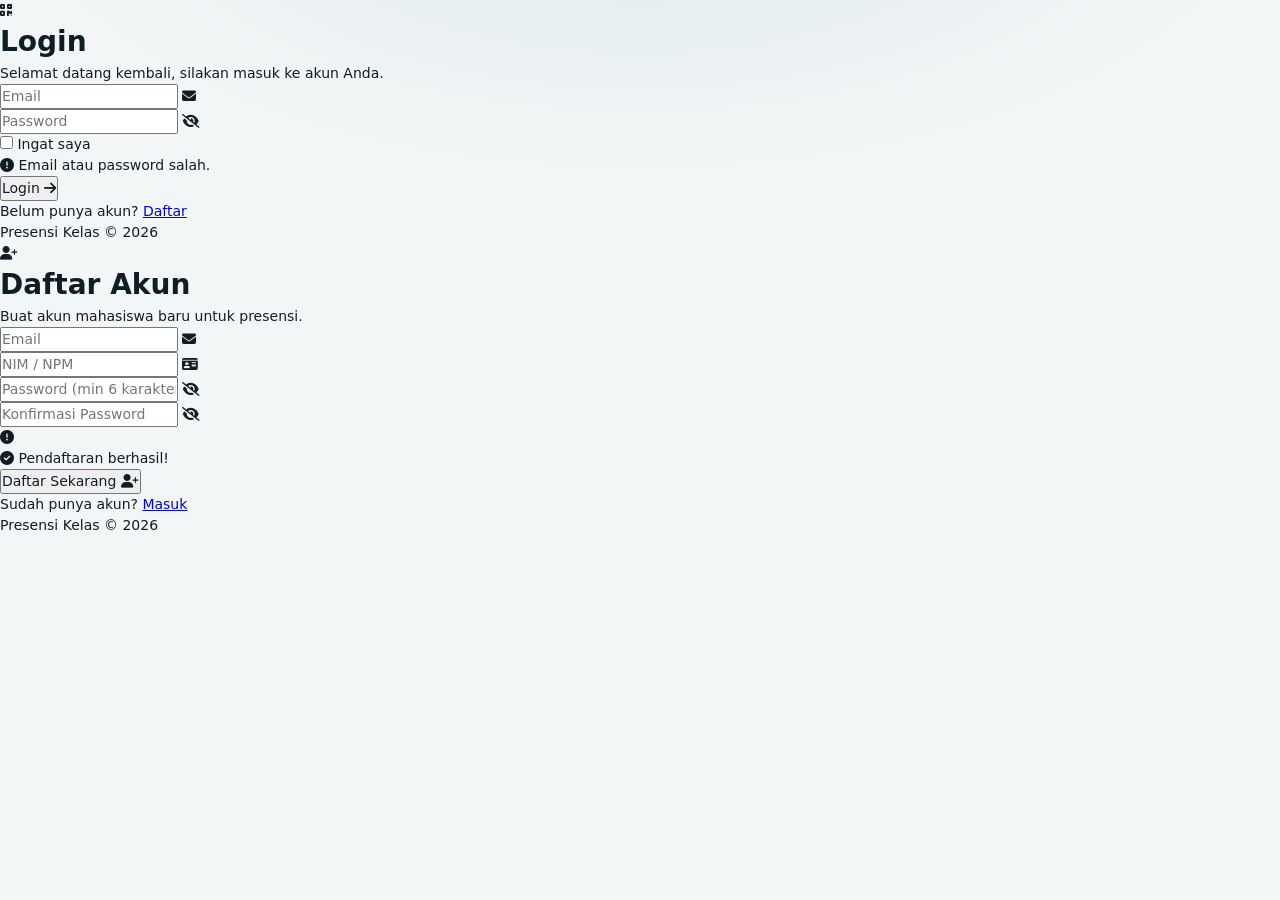
==== commit 6dfd55fa: "Update login.html" ====
--- a/login.html
+++ b/login.html
@@ -1,58 +1,134 @@
 <!DOCTYPE html>
-<html lang="id" data-theme="light">
+<html lang="id">
 <head>
 <meta charset="UTF-8" />
-<meta name="viewport" content="width=device-width, initial-scale=1.0, viewport-fit=cover" />
-<meta name="theme-color" content="#3b82f6" />
+<meta name="viewport" content="width=device-width, initial-scale=1.0" />
 <title>Masuk — Presensi Kelas</title>
 <link rel="preconnect" href="https://fonts.googleapis.com">
 <link rel="preconnect" href="https://fonts.gstatic.com" crossorigin>
-<link href="https://fonts.googleapis.com/css2?family=Sora:wght@400;500;600;700;800&family=JetBrains+Mono:wght@400;500;600&display=swap" rel="stylesheet">
+<link href="https://fonts.googleapis.com/css2?family=Poppins:wght@300;400;500;600;700;800&display=swap" rel="stylesheet">
 <link rel="stylesheet" href="https://cdnjs.cloudflare.com/ajax/libs/font-awesome/6.5.1/css/all.min.css">
 <link rel="stylesheet" href="style.css">
 </head>
-<body>
+<body class="login-page">
 
+<!-- Background Image (GANTI URL di CSS) -->
+<div class="login-bg">
+  <div class="login-overlay"></div>
+</div>
+
+<!-- Particles -->
 <div class="particles" id="particles"></div>
 
-<div class="auth-wrap">
-  <div class="auth-card">
-    <div class="auth-mark"><i class="fa-solid fa-qrcode"></i></div>
-    <h1>Presensi Kelas</h1>
-    <p class="sub">Masuk untuk membuka dashboard scan &amp; rekap kehadiran.</p>
+<!-- Form Container -->
+<div class="login-container">
+  
+  <!-- FORM LOGIN -->
+  <div class="login-card active" id="loginCard">
+    <div class="login-header">
+      <div class="login-logo">
+        <i class="fa-solid fa-qrcode"></i>
+      </div>
+      <h1>Login</h1>
+      <p class="login-sub">Selamat datang kembali, silakan masuk ke akun Anda.</p>
+    </div>
 
     <form id="loginForm">
-      <div class="auth-field">
-        <label for="loginUser">Username</label>
-        <div class="nim-field">
-          <i class="fa-solid fa-user"></i>
-          <input type="text" id="loginUser" placeholder="Masukkan username" autocomplete="username" required>
-        </div>
+      <div class="input-group">
+        <input type="email" id="loginEmail" placeholder="Email" required autocomplete="email">
+        <i class="fa-solid fa-envelope"></i>
       </div>
-      <div class="auth-field">
-        <label for="loginPass">Password</label>
-        <div class="nim-field">
-          <i class="fa-solid fa-lock"></i>
-          <input type="password" id="loginPass" placeholder="Masukkan password" autocomplete="current-password" required>
-        </div>
+      
+      <div class="input-group">
+        <input type="password" id="loginPass" placeholder="Password" required autocomplete="current-password">
+        <i class="fa-solid fa-eye-slash toggle-pass"></i>
       </div>
 
-      <div class="auth-error" id="loginError">
-        <i class="fa-solid fa-circle-exclamation"></i> Username atau password salah.
+      <div class="login-options">
+        <label class="remember-me">
+          <input type="checkbox" id="rememberMe">
+          <span>Ingat saya</span>
+        </label>
       </div>
 
-      <button type="submit" class="btn btn-main btn-block auth-submit">
-        <i class="fa-solid fa-right-to-bracket"></i><span>Masuk Sistem</span>
+      <div class="login-error" id="loginError">
+        <i class="fa-solid fa-circle-exclamation"></i>
+        <span id="loginErrorText">Email atau password salah.</span>
+      </div>
+
+      <button type="submit" class="btn-login">
+        <span>Login</span>
+        <i class="fa-solid fa-arrow-right"></i>
       </button>
     </form>
 
-    <div class="auth-demo">
-      <p>AKUN DEMO — klik untuk isi otomatis</p>
-      <div class="auth-demo-list" id="demoList"></div>
+    <div class="login-footer">
+      <p>Belum punya akun? <a href="#" id="showRegister">Daftar</a></p>
+    </div>
+
+    <div class="login-credit">
+      <p>Presensi Kelas © 2026</p>
     </div>
   </div>
+
+  <!-- FORM DAFTAR -->
+  <div class="login-card" id="registerCard">
+    <div class="login-header">
+      <div class="login-logo">
+        <i class="fa-solid fa-user-plus"></i>
+      </div>
+      <h1>Daftar Akun</h1>
+      <p class="login-sub">Buat akun mahasiswa baru untuk presensi.</p>
+    </div>
+
+    <form id="registerForm">
+      <div class="input-group">
+        <input type="email" id="regEmail" placeholder="Email" required autocomplete="email">
+        <i class="fa-solid fa-envelope"></i>
+      </div>
+
+      <div class="input-group">
+        <input type="text" id="regNim" placeholder="NIM / NPM" required>
+        <i class="fa-solid fa-id-card"></i>
+      </div>
+
+      <div class="input-group">
+        <input type="password" id="regPass" placeholder="Password (min 6 karakter)" required>
+        <i class="fa-solid fa-eye-slash toggle-pass"></i>
+      </div>
+
+      <div class="input-group">
+        <input type="password" id="regPassConfirm" placeholder="Konfirmasi Password" required>
+        <i class="fa-solid fa-eye-slash toggle-pass"></i>
+      </div>
+
+      <div class="login-error" id="regError">
+        <i class="fa-solid fa-circle-exclamation"></i>
+        <span id="regErrorText"></span>
+      </div>
+
+      <div class="login-success" id="regSuccess">
+        <i class="fa-solid fa-circle-check"></i>
+        <span id="regSuccessText">Pendaftaran berhasil!</span>
+      </div>
+
+      <button type="submit" class="btn-login btn-register">
+        <span>Daftar Sekarang</span>
+        <i class="fa-solid fa-user-plus"></i>
+      </button>
+    </form>
+
+    <div class="login-footer">
+      <p>Sudah punya akun? <a href="#" id="showLogin">Masuk</a></p>
+    </div>
+
+    <div class="login-credit">
+      <p>Presensi Kelas © 2026</p>
+    </div>
+  </div>
+
 </div>
 
 <script src="script.js"></script>
 </body>
-</html>+</html>
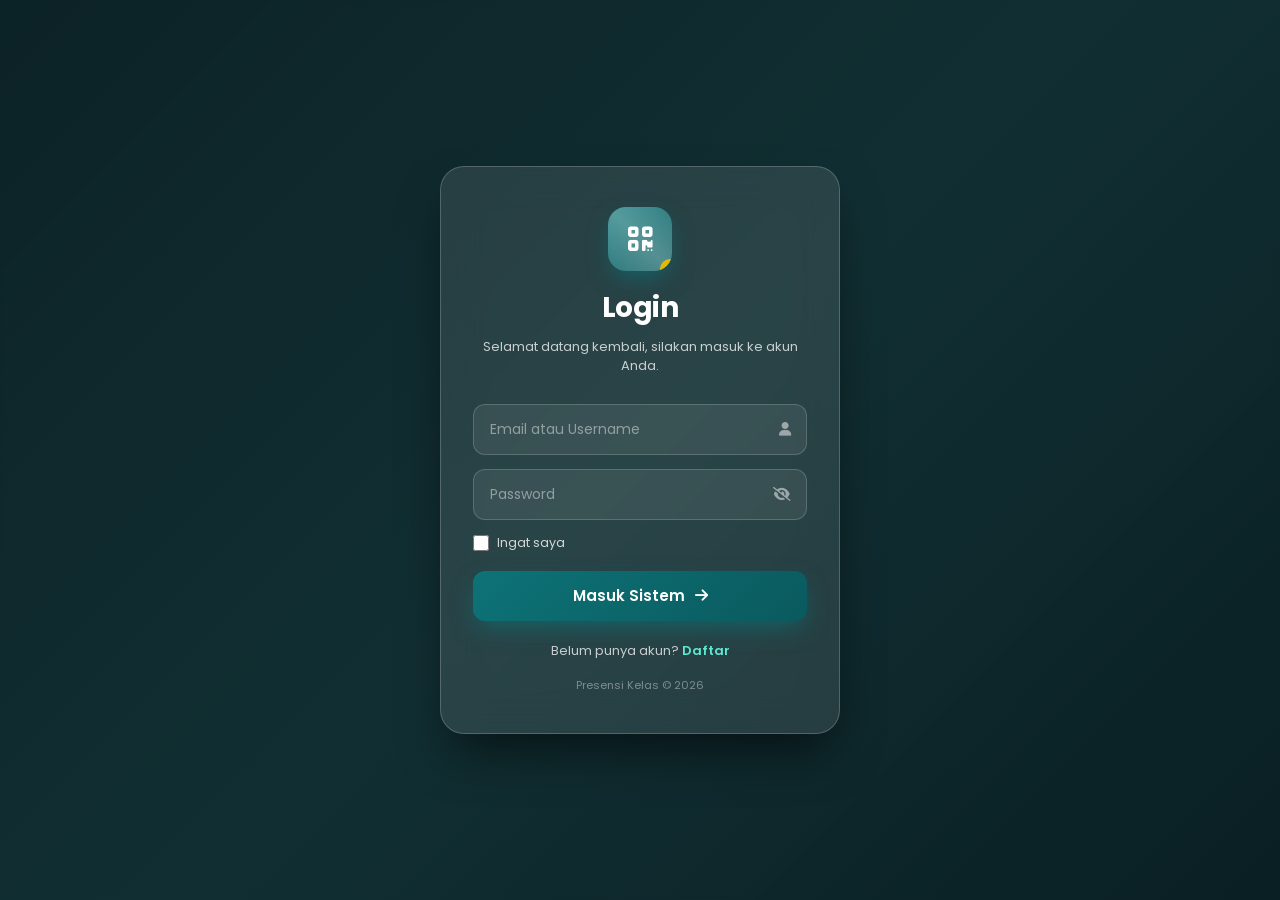
==== commit e60e9e12: "Update login.html" ====
--- a/login.html
+++ b/login.html
@@ -6,16 +6,14 @@
 <title>Masuk — Presensi Kelas</title>
 <link rel="preconnect" href="https://fonts.googleapis.com">
 <link rel="preconnect" href="https://fonts.gstatic.com" crossorigin>
-<link href="https://fonts.googleapis.com/css2?family=Poppins:wght@300;400;500;600;700;800&display=swap" rel="stylesheet">
+<link href="https://fonts.googleapis.com/css2?family=Poppins:wght@300;400;500;600;700;800&family=Sora:wght@400;500;600;700;800&display=swap" rel="stylesheet">
 <link rel="stylesheet" href="https://cdnjs.cloudflare.com/ajax/libs/font-awesome/6.5.1/css/all.min.css">
 <link rel="stylesheet" href="style.css">
 </head>
 <body class="login-page">
 
-<!-- Background Image (GANTI URL di CSS) -->
-<div class="login-bg">
-  <div class="login-overlay"></div>
-</div>
+<!-- Background Foto -->
+<div class="login-bg"></div>
 
 <!-- Particles -->
 <div class="particles" id="particles"></div>
@@ -26,19 +24,16 @@
   <!-- FORM LOGIN -->
   <div class="login-card active" id="loginCard">
     <div class="login-header">
-      <div class="login-logo">
-        <i class="fa-solid fa-qrcode"></i>
-      </div>
+      <div class="login-logo"><i class="fa-solid fa-qrcode"></i></div>
       <h1>Login</h1>
       <p class="login-sub">Selamat datang kembali, silakan masuk ke akun Anda.</p>
     </div>
 
     <form id="loginForm">
       <div class="input-group">
-        <input type="email" id="loginEmail" placeholder="Email" required autocomplete="email">
-        <i class="fa-solid fa-envelope"></i>
+        <input type="text" id="loginUser" placeholder="Email atau Username" required autocomplete="username">
+        <i class="fa-solid fa-user"></i>
       </div>
-      
       <div class="input-group">
         <input type="password" id="loginPass" placeholder="Password" required autocomplete="current-password">
         <i class="fa-solid fa-eye-slash toggle-pass"></i>
@@ -57,7 +52,7 @@
       </div>
 
       <button type="submit" class="btn-login">
-        <span>Login</span>
+        <span>Masuk Sistem</span>
         <i class="fa-solid fa-arrow-right"></i>
       </button>
     </form>
@@ -65,18 +60,13 @@
     <div class="login-footer">
       <p>Belum punya akun? <a href="#" id="showRegister">Daftar</a></p>
     </div>
-
-    <div class="login-credit">
-      <p>Presensi Kelas © 2026</p>
-    </div>
+    <div class="login-credit"><p>Presensi Kelas © 2026</p></div>
   </div>
 
   <!-- FORM DAFTAR -->
   <div class="login-card" id="registerCard">
     <div class="login-header">
-      <div class="login-logo">
-        <i class="fa-solid fa-user-plus"></i>
-      </div>
+      <div class="login-logo"><i class="fa-solid fa-user-plus"></i></div>
       <h1>Daftar Akun</h1>
       <p class="login-sub">Buat akun mahasiswa baru untuk presensi.</p>
     </div>
@@ -86,17 +76,14 @@
         <input type="email" id="regEmail" placeholder="Email" required autocomplete="email">
         <i class="fa-solid fa-envelope"></i>
       </div>
-
       <div class="input-group">
         <input type="text" id="regNim" placeholder="NIM / NPM" required>
         <i class="fa-solid fa-id-card"></i>
       </div>
-
       <div class="input-group">
         <input type="password" id="regPass" placeholder="Password (min 6 karakter)" required>
         <i class="fa-solid fa-eye-slash toggle-pass"></i>
       </div>
-
       <div class="input-group">
         <input type="password" id="regPassConfirm" placeholder="Konfirmasi Password" required>
         <i class="fa-solid fa-eye-slash toggle-pass"></i>
@@ -106,7 +93,6 @@
         <i class="fa-solid fa-circle-exclamation"></i>
         <span id="regErrorText"></span>
       </div>
-
       <div class="login-success" id="regSuccess">
         <i class="fa-solid fa-circle-check"></i>
         <span id="regSuccessText">Pendaftaran berhasil!</span>
@@ -121,12 +107,8 @@
     <div class="login-footer">
       <p>Sudah punya akun? <a href="#" id="showLogin">Masuk</a></p>
     </div>
-
-    <div class="login-credit">
-      <p>Presensi Kelas © 2026</p>
-    </div>
+    <div class="login-credit"><p>Presensi Kelas © 2026</p></div>
   </div>
-
 </div>
 
 <script src="script.js"></script>
--- a/style.css
+++ b/style.css
@@ -1,76 +1,74 @@
 /* ============================================================
-   PRESENSI KELAS — style.css (upgrade)
-   Semua class/ID lama dipertahankan, jadi HTML & JS tidak perlu diubah.
-   Arah desain: teal tua + emas, panel tenang, scanner jadi pusat perhatian.
+   PRESENSI KELAS — style.css (FULL UPGRADE)
    ============================================================ */
 
 /* ---------- 1. TOKEN ---------- */
 :root,[data-theme="light"]{
-  --background:196 22% 96%;
-  --foreground:200 40% 10%;
-  --card:0 0% 100%;
-  --card-2:196 22% 98%;
-  --primary:186 78% 28%;
-  --primary-hover:186 78% 23%;
-  --primary-foreground:0 0% 100%;
-  --secondary:196 20% 94%;
-  --muted:196 18% 93%;
-  --muted-foreground:200 14% 40%;
-  --accent:186 40% 92%;
-  --accent-foreground:186 78% 24%;
-  --destructive:2 72% 48%;
-  --border:196 16% 87%;
-  --input:196 16% 84%;
-  --ring:186 78% 36%;
-  --success:152 62% 32%;
-  --warning:36 94% 46%;
-  --info:200 80% 40%;
-  --gold:42 94% 52%;
-  --gold-deep:34 90% 36%;
-  --glass:0 0% 100% / 0.82;
-  --glass-border:196 16% 87% / 0.9;
-  --shadow-color:200 50% 12%;
-  --gradient-1:186 78% 28%;
-  --gradient-2:200 70% 38%;
-  --gradient-3:42 94% 52%;
+--background:196 22% 96%;
+--foreground:200 40% 10%;
+--card:0 0% 100%;
+--card-2:196 22% 98%;
+--primary:186 78% 28%;
+--primary-hover:186 78% 23%;
+--primary-foreground:0 0% 100%;
+--secondary:196 20% 94%;
+--muted:196 18% 93%;
+--muted-foreground:200 14% 40%;
+--accent:186 40% 92%;
+--accent-foreground:186 78% 24%;
+--destructive:2 72% 48%;
+--border:196 16% 87%;
+--input:196 16% 84%;
+--ring:186 78% 36%;
+--success:152 62% 32%;
+--warning:36 94% 46%;
+--info:200 80% 40%;
+--gold:42 94% 52%;
+--gold-deep:34 90% 36%;
+--glass:0 0% 100% / 0.82;
+--glass-border:196 16% 87% / 0.9;
+--shadow-color:200 50% 12%;
+--gradient-1:186 78% 28%;
+--gradient-2:200 70% 38%;
+--gradient-3:42 94% 52%;
 }
 [data-theme="dark"]{
-  --background:200 32% 7%;
-  --foreground:190 20% 94%;
-  --card:200 28% 11%;
-  --card-2:200 28% 13%;
-  --primary:184 62% 46%;
-  --primary-hover:184 62% 52%;
-  --primary-foreground:200 40% 6%;
-  --secondary:200 24% 15%;
-  --muted:200 24% 15%;
-  --muted-foreground:195 12% 66%;
-  --accent:186 36% 18%;
-  --accent-foreground:184 62% 66%;
-  --destructive:2 76% 62%;
-  --border:200 22% 20%;
-  --input:200 22% 24%;
-  --ring:184 62% 50%;
-  --success:152 56% 52%;
-  --warning:38 94% 58%;
-  --info:200 80% 62%;
-  --gold:42 94% 58%;
-  --gold-deep:40 90% 62%;
-  --glass:200 28% 11% / 0.85;
-  --glass-border:200 22% 22% / 0.9;
-  --shadow-color:200 60% 2%;
-  --gradient-1:184 62% 46%;
-  --gradient-2:200 60% 50%;
-  --gradient-3:42 94% 58%;
+--background:200 32% 7%;
+--foreground:190 20% 94%;
+--card:200 28% 11%;
+--card-2:200 28% 13%;
+--primary:184 62% 46%;
+--primary-hover:184 62% 52%;
+--primary-foreground:200 40% 6%;
+--secondary:200 24% 15%;
+--muted:200 24% 15%;
+--muted-foreground:195 12% 66%;
+--accent:186 36% 18%;
+--accent-foreground:184 62% 66%;
+--destructive:2 76% 62%;
+--border:200 22% 20%;
+--input:200 22% 24%;
+--ring:184 62% 50%;
+--success:152 56% 52%;
+--warning:38 94% 58%;
+--info:200 80% 62%;
+--gold:42 94% 58%;
+--gold-deep:40 90% 62%;
+--glass:200 28% 11% / 0.85;
+--glass-border:200 22% 22% / 0.9;
+--shadow-color:200 60% 2%;
+--gradient-1:184 62% 46%;
+--gradient-2:200 60% 50%;
+--gradient-3:42 94% 58%;
 }
 :root{
-  --r:18px;--r-md:14px;--r-sm:10px;
-  --font:'Sora',system-ui,-apple-system,'Segoe UI',sans-serif;
-  --mono:'JetBrains Mono',ui-monospace,'SF Mono',Menlo,monospace;
-  --shadow-sm:0 1px 2px hsl(var(--shadow-color)/.06),0 1px 1px hsl(var(--shadow-color)/.04);
-  --shadow-md:0 1px 2px hsl(var(--shadow-color)/.05),0 8px 24px -10px hsl(var(--shadow-color)/.16);
-  --shadow-lg:0 1px 2px hsl(var(--shadow-color)/.06),0 24px 48px -24px hsl(var(--shadow-color)/.28);
-  --ease:cubic-bezier(.22,1,.36,1);
+--r:18px;--r-md:14px;--r-sm:10px;
+--font:'Sora',system-ui,-apple-system,'Segoe UI',sans-serif;
+--mono:'JetBrains Mono',ui-monospace,'SF Mono',Menlo,monospace;
+--shadow-sm:0 1px 2px hsl(var(--shadow-color)/.06),0 1px 1px hsl(var(--shadow-color)/.04);
+--shadow-md:0 1px 2px hsl(var(--shadow-color)/.05),0 8px 24px -10px hsl(var(--shadow-color)/.16);
+--shadow-lg:0 1px 2px hsl(var(--shadow-color)/.06),0 24px 48px -24px hsl(var(--shadow-color)/.28);
+--ease:cubic-bezier(.22,1,.36,1);
 }
 
 /* ---------- 2. DASAR ---------- */
@@ -78,14 +76,14 @@
 [hidden]{display:none!important}
 html{scroll-behavior:smooth;-webkit-text-size-adjust:100%}
 body{
-  font-family:var(--font);font-size:14px;line-height:1.5;
-  color:hsl(var(--foreground));min-height:100vh;
-  background-color:hsl(var(--background));
-  background-image:radial-gradient(900px 420px at 50% -120px,hsl(var(--primary)/.10),transparent 70%);
-  background-attachment:fixed;
-  -webkit-font-smoothing:antialiased;
-  transition:background-color .3s var(--ease),color .3s var(--ease);
-  overflow-x:hidden;
+font-family:var(--font);font-size:14px;line-height:1.5;
+color:hsl(var(--foreground));min-height:100vh;
+background-color:hsl(var(--background));
+background-image:radial-gradient(900px 420px at 50% -120px,hsl(var(--primary)/.10),transparent 70%);
+background-attachment:fixed;
+-webkit-font-smoothing:antialiased;
+transition:background-color .3s var(--ease),color .3s var(--ease);
+overflow-x:hidden;
 }
 button,input,select{font:inherit;color:inherit}
 :focus-visible{outline:2px solid hsl(var(--ring));outline-offset:2px}
@@ -93,8 +91,6 @@
 ::selection{background:hsl(var(--primary)/.25)}
 .particles{display:none}
 .particle{display:none}
-
-/* scrollbar tipis */
 *{scrollbar-width:thin;scrollbar-color:hsl(var(--border)) transparent}
 ::-webkit-scrollbar{width:8px;height:8px}
 ::-webkit-scrollbar-thumb{background:hsl(var(--border));border-radius:8px}
@@ -117,8 +113,10 @@
 @keyframes ripple{to{transform:scale(4);opacity:0}}
 @keyframes slideDown{from{opacity:0;transform:translateY(-10px)}to{opacity:1;transform:none}}
 @keyframes scaleIn{from{opacity:0;transform:scale(.96)}to{opacity:1;transform:scale(1)}}
-
-/* satu reveal saat halaman dibuka, tidak di setiap elemen */
+@keyframes cardIn{from{opacity:0;transform:translateY(30px) scale(0.95)}to{opacity:1;transform:translateY(0) scale(1)}}
+@keyframes shine{0%{transform:translateX(-100%) translateY(-100%)}100%{transform:translateX(100%) translateY(100%)}}
+@keyframes float{0%,100%{transform:translateY(100vh) rotate(0deg);opacity:0}10%{opacity:1}90%{opacity:1}100%{transform:translateY(-100vh) rotate(720deg);opacity:0}}
+
 .reveal{animation:fadeUp .45s var(--ease) both}
 .reveal:nth-child(2){animation-delay:.05s}
 .reveal:nth-child(3){animation-delay:.1s}
@@ -128,67 +126,62 @@
 
 /* ---------- 4. NAVBAR ---------- */
 .navbar{
-  position:sticky;top:0;z-index:50;
-  background:hsl(var(--glass));
-  -webkit-backdrop-filter:blur(16px) saturate(160%);backdrop-filter:blur(16px) saturate(160%);
-  border-bottom:1px solid hsl(var(--glass-border));
-  animation:dropIn .45s var(--ease) both;
+position:sticky;top:0;z-index:50;
+background:hsl(var(--glass));
+-webkit-backdrop-filter:blur(16px) saturate(160%);backdrop-filter:blur(16px) saturate(160%);
+border-bottom:1px solid hsl(var(--glass-border));
+animation:dropIn .45s var(--ease) both;
 }
 .nav-inner{max-width:1180px;margin:0 auto;padding:10px 24px;display:flex;align-items:center;justify-content:space-between;gap:20px}
 .brand{display:flex;align-items:center;gap:12px;min-width:0}
 .brand-mark{
-  width:42px;height:42px;flex-shrink:0;border-radius:12px;display:grid;place-items:center;
-  font-size:18px;color:#fff;
-  background:linear-gradient(145deg,hsl(var(--primary)),hsl(190 80% 20%));
-  box-shadow:inset 0 0 0 1px rgba(255,255,255,.12),0 6px 16px -8px hsl(var(--primary)/.7);
-  position:relative;overflow:hidden;
+width:42px;height:42px;flex-shrink:0;border-radius:12px;display:grid;place-items:center;
+font-size:18px;color:#fff;
+background:linear-gradient(145deg,hsl(var(--primary)),hsl(190 80% 20%));
+box-shadow:inset 0 0 0 1px rgba(255,255,255,.12),0 6px 16px -8px hsl(var(--primary)/.7);
+position:relative;overflow:hidden;
 }
 .brand-mark::after{content:'';position:absolute;right:-8px;bottom:-8px;width:20px;height:20px;border-radius:50%;background:hsl(var(--gold))}
 .brand-mark i{position:relative;z-index:1}
 .brand-text h1{font-size:16px;font-weight:700;line-height:1.2;letter-spacing:-.01em;color:hsl(var(--foreground))}
 .brand-text span{font-size:11.5px;color:hsl(var(--muted-foreground))}
-
 .nav-links{list-style:none;display:flex;gap:2px;padding:4px;background:hsl(var(--muted));border-radius:999px}
 .nav-link{
-  position:relative;display:inline-flex;align-items:center;gap:8px;padding:8px 16px;
-  border:none;background:transparent;border-radius:999px;
-  font-size:12.5px;font-weight:600;color:hsl(var(--muted-foreground));
-  cursor:pointer;transition:background .2s var(--ease),color .2s var(--ease);overflow:hidden;
+position:relative;display:inline-flex;align-items:center;gap:8px;padding:8px 16px;
+border:none;background:transparent;border-radius:999px;
+font-size:12.5px;font-weight:600;color:hsl(var(--muted-foreground));
+cursor:pointer;transition:background .2s var(--ease),color .2s var(--ease);overflow:hidden;
 }
 .nav-link i{font-size:13px}
 .nav-link:hover{color:hsl(var(--foreground))}
 .nav-link.active{background:hsl(var(--card));color:hsl(var(--accent-foreground));box-shadow:var(--shadow-sm)}
 .nav-badge,.tab-badge{
-  font-style:normal;font-size:10px;font-weight:700;min-width:18px;height:18px;padding:0 5px;
-  border-radius:999px;display:inline-grid;place-items:center;
-  background:hsl(var(--gold));color:#2a1c00;margin-left:2px;
-}
-
+font-style:normal;font-size:10px;font-weight:700;min-width:18px;height:18px;padding:0 5px;
+border-radius:999px;display:inline-grid;place-items:center;
+background:hsl(var(--gold));color:#2a1c00;margin-left:2px;
+}
 .nav-right{display:flex;align-items:center;gap:10px}
 .clock{display:flex;flex-direction:column;align-items:flex-end;line-height:1.2}
 .clock-time{font-family:var(--mono);font-size:14px;font-weight:600;font-variant-numeric:tabular-nums}
 .clock-date{font-size:10.5px;color:hsl(var(--muted-foreground))}
-
 .user-chip{
-  display:flex;align-items:center;gap:8px;padding:4px 12px 4px 4px;
-  border:1px solid hsl(var(--border));background:hsl(var(--card));
-  border-radius:999px;cursor:pointer;transition:border-color .2s var(--ease);
+display:flex;align-items:center;gap:8px;padding:4px 12px 4px 4px;
+border:1px solid hsl(var(--border));background:hsl(var(--card));
+border-radius:999px;cursor:pointer;transition:border-color .2s var(--ease);
 }
 .user-chip:hover{border-color:hsl(var(--primary)/.5)}
 .user-chip .avatar{width:28px;height:28px;border-radius:50%;display:grid;place-items:center;background:hsl(var(--gold));color:#2a1c00;font-size:12px;font-weight:700}
 .user-chip span{font-size:12px;font-weight:600}
-
 .btn-icon{
-  width:38px;height:38px;border:1px solid hsl(var(--border));background:hsl(var(--card));
-  border-radius:11px;color:hsl(var(--muted-foreground));cursor:pointer;display:grid;place-items:center;
-  font-size:14px;transition:all .2s var(--ease);position:relative;overflow:hidden;
+width:38px;height:38px;border:1px solid hsl(var(--border));background:hsl(var(--card));
+border-radius:11px;color:hsl(var(--muted-foreground));cursor:pointer;display:grid;place-items:center;
+font-size:14px;transition:all .2s var(--ease);position:relative;overflow:hidden;
 }
 .btn-icon:hover{color:hsl(var(--primary));border-color:hsl(var(--primary)/.5);background:hsl(var(--accent)/.5)}
-
 .net-pill{
-  display:inline-flex;align-items:center;gap:8px;padding:6px 12px;border-radius:999px;
-  background:hsl(var(--card));color:hsl(var(--muted-foreground));
-  font-size:11.5px;font-weight:500;white-space:nowrap;border:1px solid hsl(var(--border));
+display:inline-flex;align-items:center;gap:8px;padding:6px 12px;border-radius:999px;
+background:hsl(var(--card));color:hsl(var(--muted-foreground));
+font-size:11.5px;font-weight:500;white-space:nowrap;border:1px solid hsl(var(--border));
 }
 .net-dot{width:8px;height:8px;border-radius:50%;background:#94a3b8}
 .net-dot.online{background:hsl(var(--success));animation:ping 1.8s infinite}
@@ -197,12 +190,10 @@
 
 /* ---------- 5. HALAMAN ---------- */
 .page{max-width:1180px;margin:0 auto;padding:24px 24px 40px;position:relative;z-index:1}
-
-/* hero kampus */
 .inst-hero{
-  border-radius:var(--r);padding:24px 28px;margin-bottom:18px;color:#fff;
-  background:linear-gradient(120deg,hsl(192 62% 13%),hsl(188 55% 20%) 60%,hsl(var(--gold-deep)/.9) 140%);
-  box-shadow:var(--shadow-lg);position:relative;overflow:hidden;
+border-radius:var(--r);padding:24px 28px;margin-bottom:18px;color:#fff;
+background:linear-gradient(120deg,hsl(192 62% 13%),hsl(188 55% 20%) 60%,hsl(var(--gold-deep)/.9) 140%);
+box-shadow:var(--shadow-lg);position:relative;overflow:hidden;
 }
 .inst-hero::after{content:'';position:absolute;inset:0;background:radial-gradient(circle at 92% -10%,hsl(var(--gold)/.4),transparent 52%);pointer-events:none}
 .inst-top{display:flex;align-items:flex-start;gap:16px;flex-wrap:wrap;justify-content:space-between;position:relative;z-index:1}
@@ -214,8 +205,6 @@
 .inst-clock{text-align:right;padding:10px 18px;border-radius:12px;background:rgba(0,0,0,.18);border:1px solid rgba(255,255,255,.14)}
 .inst-clock .t{font-family:var(--mono);font-size:24px;font-weight:700;letter-spacing:.5px;font-variant-numeric:tabular-nums}
 .inst-clock .d{font-size:11.5px;color:rgba(255,255,255,.72);margin-top:2px}
-
-/* pilih sesi */
 .session-card{background:hsl(var(--card));border:1px solid hsl(var(--border));border-radius:var(--r);padding:20px 22px;margin-bottom:18px;box-shadow:var(--shadow-md)}
 .session-head{display:flex;align-items:center;gap:12px;margin-bottom:16px}
 .session-head .ico{width:34px;height:34px;border-radius:10px;display:grid;place-items:center;background:hsl(var(--accent));color:hsl(var(--accent-foreground));font-size:14px}
@@ -224,25 +213,23 @@
 .session-field label{display:flex;align-items:center;gap:8px;font-size:12px;font-weight:600;color:hsl(var(--muted-foreground));margin-bottom:7px}
 .session-field .num{width:20px;height:20px;border-radius:6px;display:grid;place-items:center;background:hsl(var(--primary));color:hsl(var(--primary-foreground));font-size:10.5px;font-weight:700}
 .session-field select,.session-field input{
-  width:100%;padding:11px 14px;border:1px solid hsl(var(--input));border-radius:var(--r-sm);
-  background:hsl(var(--card));font-size:13px;color:hsl(var(--foreground));transition:border-color .2s,box-shadow .2s;
+width:100%;padding:11px 14px;border:1px solid hsl(var(--input));border-radius:var(--r-sm);
+background:hsl(var(--card));font-size:13px;color:hsl(var(--foreground));transition:border-color .2s,box-shadow .2s;
 }
 .session-field select:disabled,.session-field input:disabled{opacity:.5;cursor:not-allowed;background:hsl(var(--muted))}
 .session-field select:focus,.session-field input:focus{outline:none;border-color:hsl(var(--ring));box-shadow:0 0 0 4px hsl(var(--ring)/.15)}
 .session-status{margin-top:14px;padding:10px 14px;border-radius:var(--r-sm);font-size:12.5px;background:hsl(var(--success)/.1);border-left:3px solid hsl(var(--success));display:none;align-items:center;gap:8px}
 .session-status.show{display:flex}
 .session-status i{color:hsl(var(--success))}
-
-/* sapaan + statistik */
 .hero{display:flex;align-items:flex-end;justify-content:space-between;gap:24px;flex-wrap:wrap;margin-bottom:18px}
 .hero-copy h2{font-size:24px;font-weight:700;letter-spacing:-.02em;line-height:1.25}
 .gradient-text{color:hsl(var(--primary))}
 .hero-copy p{margin-top:6px;font-size:13.5px;color:hsl(var(--muted-foreground));max-width:52ch;line-height:1.65}
 .stats{display:flex;gap:12px}
 .stat-circle{
-  position:relative;width:96px;height:96px;background:hsl(var(--card));
-  border:1px solid hsl(var(--border));border-radius:50%;display:grid;place-items:center;
-  box-shadow:var(--shadow-md);
+position:relative;width:96px;height:96px;background:hsl(var(--card));
+border:1px solid hsl(var(--border));border-radius:50%;display:grid;place-items:center;
+box-shadow:var(--shadow-md);
 }
 .circular-chart{position:absolute;inset:0;width:100%;height:100%;transform:rotate(-90deg)}
 .circle-bg{fill:none;stroke:hsl(var(--muted));stroke-width:2.6}
@@ -253,8 +240,6 @@
 .stat-content{display:flex;flex-direction:column;align-items:center;text-align:center;z-index:1}
 .stat-num{font-family:var(--mono);font-size:21px;font-weight:700;line-height:1;color:hsl(var(--foreground));font-variant-numeric:tabular-nums}
 .stat-name{font-size:10.5px;color:hsl(var(--muted-foreground));margin-top:4px;font-weight:600}
-
-/* progres */
 .progress-card{background:hsl(var(--card));border:1px solid hsl(var(--border));border-radius:var(--r);padding:16px 20px;margin-bottom:18px;box-shadow:var(--shadow-md)}
 .progress-top{display:flex;justify-content:space-between;align-items:center;font-size:12.5px;color:hsl(var(--muted-foreground));margin-bottom:10px;font-weight:600}
 .progress-top i{color:hsl(var(--primary));margin-right:6px}
@@ -264,8 +249,6 @@
 .progress-fill::after{content:'';position:absolute;inset:0;background:linear-gradient(90deg,transparent,rgba(255,255,255,.28),transparent);background-size:200% 100%;animation:shimmer 2.4s linear infinite}
 .refresh-indicator{display:flex;align-items:center;gap:6px;margin-top:10px;font-size:11px;color:hsl(var(--muted-foreground))}
 .refresh-indicator i{animation:spin 2.4s linear infinite;color:hsl(var(--primary))}
-
-/* notifikasi */
 .notice{display:none;align-items:center;gap:12px;padding:13px 18px;margin-bottom:18px;border-radius:var(--r-md);font-size:13px;font-weight:500;border:1px solid transparent}
 .notice.show{display:flex;animation:slideDown .3s var(--ease)}
 .notice.success{background:hsl(var(--success)/.12);color:hsl(var(--success));border-color:hsl(var(--success)/.3)}
@@ -281,7 +264,7 @@
 .panel-head h3 i{color:hsl(var(--primary))}
 .scan-state{font-size:11.5px;font-weight:600;color:hsl(var(--accent-foreground));background:hsl(var(--accent));padding:5px 12px;border-radius:999px}
 
-/* ---------- 7. SCANNER (elemen utama) ---------- */
+/* ---------- 7. SCANNER ---------- */
 .viewfinder{position:relative;margin:18px;background:hsl(200 40% 6%);border-radius:var(--r-md);overflow:hidden;min-height:300px;box-shadow:inset 0 0 0 1px rgba(255,255,255,.06)}
 #qr-reader{width:100%!important;min-height:300px}
 #qr-reader video{width:100%!important;height:auto!important;display:block!important}
@@ -298,7 +281,6 @@
 .vf-beam{position:absolute;left:10%;right:10%;top:10%;height:2px;background:linear-gradient(90deg,transparent,hsl(var(--gold)),transparent);box-shadow:0 0 14px hsl(var(--gold));animation:beam 2.4s ease-in-out infinite}
 .vf-hint{position:absolute;bottom:14px;left:50%;transform:translateX(-50%);background:rgba(6,18,22,.72);color:#fff;font-size:11.5px;font-weight:500;padding:7px 16px;border-radius:999px;white-space:nowrap;display:flex;align-items:center;gap:8px;border:1px solid rgba(255,255,255,.14);z-index:11}
 .vf-hint i{color:hsl(var(--gold))}
-
 .scan-result{position:absolute;inset:0;z-index:30;display:grid;place-items:center;background:rgba(6,18,22,.84);-webkit-backdrop-filter:blur(8px);backdrop-filter:blur(8px);opacity:0;pointer-events:none;transition:opacity .25s}
 .scan-result.show{opacity:1}
 .sr-card{display:flex;flex-direction:column;align-items:center;gap:6px;text-align:center;color:#fff;padding:24px 32px;max-width:88%}
@@ -310,15 +292,14 @@
 .scan-result.error.show .sr-card{animation:shake .45s}
 .sr-card strong{font-size:18px;font-weight:700}
 .sr-card span{font-size:13px;color:rgba(255,255,255,.8)}
-
 .scan-actions{display:flex;gap:10px;padding:0 18px 18px}
 
 /* ---------- 8. TOMBOL ---------- */
 .btn{
-  border:1px solid transparent;border-radius:var(--r-sm);font-size:13px;font-weight:600;padding:11px 18px;
-  cursor:pointer;display:inline-flex;align-items:center;justify-content:center;gap:8px;
-  transition:background .2s var(--ease),border-color .2s var(--ease),box-shadow .2s var(--ease),transform .15s var(--ease);
-  position:relative;overflow:hidden;
+border:1px solid transparent;border-radius:var(--r-sm);font-size:13px;font-weight:600;padding:11px 18px;
+cursor:pointer;display:inline-flex;align-items:center;justify-content:center;gap:8px;
+transition:background .2s var(--ease),border-color .2s var(--ease),box-shadow .2s var(--ease),transform .15s var(--ease);
+position:relative;overflow:hidden;
 }
 .btn:active{transform:scale(.97)}
 .btn-main{background:hsl(var(--primary));color:hsl(var(--primary-foreground));flex:1;box-shadow:0 1px 2px hsl(var(--shadow-color)/.2),0 8px 18px -10px hsl(var(--primary)/.8)}
@@ -350,7 +331,6 @@
 .roster-session i{color:hsl(var(--gold-deep))}
 .roster-session span{color:hsl(var(--muted-foreground))}
 .roster-session .warn{color:hsl(var(--gold-deep));font-weight:600}
-
 .toolbar{display:flex;gap:8px;margin-bottom:14px;flex-wrap:wrap}
 .search{flex:1;min-width:200px;display:flex;align-items:center;gap:10px;padding:0 14px;background:hsl(var(--card));border:1px solid hsl(var(--input));border-radius:var(--r-sm);transition:border-color .2s,box-shadow .2s}
 .search i{color:hsl(var(--muted-foreground));font-size:13px}
@@ -358,14 +338,12 @@
 .search input{border:none;outline:none;background:transparent;width:100%;padding:10px 0;font-size:13px;color:hsl(var(--foreground))}
 .class-filter{padding:0 12px;background:hsl(var(--card));border:1px solid hsl(var(--input));border-radius:var(--r-sm);font-size:12.5px;font-weight:500;color:hsl(var(--foreground));cursor:pointer}
 .class-filter:focus{outline:none;border-color:hsl(var(--ring));box-shadow:0 0 0 4px hsl(var(--ring)/.15)}
-
 .list-head{display:flex;align-items:center;justify-content:space-between;gap:10px;margin-bottom:12px;flex-wrap:wrap}
 .chips{display:flex;gap:6px}
 .chip{border:1px solid hsl(var(--border));background:hsl(var(--card));font-size:12px;font-weight:600;color:hsl(var(--muted-foreground));padding:6px 14px;border-radius:999px;cursor:pointer;transition:all .2s var(--ease);position:relative;overflow:hidden}
 .chip:hover{border-color:hsl(var(--primary)/.5);color:hsl(var(--primary))}
 .chip.active{background:hsl(var(--primary));border-color:hsl(var(--primary));color:hsl(var(--primary-foreground))}
 .list-count{font-size:12px;font-weight:600;color:hsl(var(--accent-foreground));background:hsl(var(--accent));padding:5px 14px;border-radius:999px}
-
 .table-scroll{max-height:440px;overflow:auto;border:1px solid hsl(var(--border));border-radius:var(--r-sm)}
 table{width:100%;border-collapse:collapse;font-size:12.5px;min-width:640px}
 th{position:sticky;top:0;z-index:1;background:hsl(var(--secondary));text-align:left;padding:11px 14px;font-size:12px;font-weight:600;color:hsl(var(--muted-foreground));border-bottom:1px solid hsl(var(--border));white-space:nowrap}
@@ -379,12 +357,10 @@
 td:nth-child(2){font-family:var(--mono);font-size:12px;font-weight:600}
 td:nth-child(3){font-weight:600}
 td.waktu{font-family:var(--mono);font-size:11.5px;color:hsl(var(--muted-foreground));font-variant-numeric:tabular-nums}
-
 .pill{display:inline-flex;align-items:center;gap:6px;padding:4px 11px;border-radius:999px;font-size:11.5px;font-weight:600}
 .pill i{font-size:7px}
 .pill.hadir{background:hsl(var(--success)/.14);color:hsl(var(--success));box-shadow:inset 0 0 0 1px hsl(var(--success)/.25)}
 .pill.belum{background:hsl(var(--muted));color:hsl(var(--muted-foreground))}
-
 .state-box{text-align:center;padding:40px 20px;font-size:13px;color:hsl(var(--muted-foreground))}
 .state-box .big{display:block;font-size:28px;margin-bottom:12px;opacity:.8}
 .state-box strong{display:block;color:hsl(var(--foreground));margin-bottom:6px;font-size:15px}
@@ -451,93 +427,414 @@
 .viewfinder.fullscreen .vf-box{width:50%}
 .viewfinder.fullscreen+.scan-actions{position:fixed;bottom:calc(30px + env(safe-area-inset-bottom));left:50%;transform:translateX(-50%);z-index:201;background:rgba(6,18,22,.82);padding:12px;border-radius:999px;border:1px solid rgba(255,255,255,.1)}
 
-/* ---------- 16. LOGIN ---------- */
-.auth-wrap{min-height:100vh;display:grid;place-items:center;padding:24px;position:relative;z-index:1}
-.auth-card{width:100%;max-width:390px;background:hsl(var(--card));border:1px solid hsl(var(--border));border-radius:22px;box-shadow:var(--shadow-lg);padding:32px 28px;animation:fadeUp .5s var(--ease) both}
-.auth-mark{width:60px;height:60px;border-radius:17px;margin:0 auto 16px;display:grid;place-items:center;font-size:26px;color:#fff;background:linear-gradient(145deg,hsl(var(--primary)),hsl(190 80% 20%));box-shadow:0 10px 24px -10px hsl(var(--primary)/.7);position:relative;overflow:hidden}
-.auth-mark::after{content:'';position:absolute;right:-10px;bottom:-10px;width:24px;height:24px;border-radius:50%;background:hsl(var(--gold))}
-.auth-mark i{position:relative;z-index:1}
-.auth-card h1{text-align:center;font-size:20px;font-weight:700;letter-spacing:-.01em}
-.auth-card .sub{text-align:center;font-size:12.5px;color:hsl(var(--muted-foreground));margin-top:6px;line-height:1.6}
-.auth-field{margin-top:18px}
-.auth-field label{display:block;font-size:12px;font-weight:600;color:hsl(var(--muted-foreground));margin-bottom:7px}
-.auth-field .nim-field{padding:0 14px}
-.auth-field input{padding:12px 0}
-.auth-submit{margin-top:22px}
-.auth-error{display:none;margin-top:14px;padding:10px 14px;border-radius:var(--r-sm);font-size:12.5px;background:hsl(var(--destructive)/.1);color:hsl(var(--destructive));border:1px solid hsl(var(--destructive)/.28)}
-.auth-error.show{display:block;animation:shake .4s}
-.auth-demo{margin-top:22px;padding-top:18px;border-top:1px dashed hsl(var(--border))}
-.auth-demo p{font-size:11.5px;font-weight:600;color:hsl(var(--muted-foreground));text-align:center;margin-bottom:10px}
-.auth-demo-list{display:flex;flex-direction:column;gap:6px}
-.auth-demo-item{display:flex;align-items:center;justify-content:space-between;padding:9px 12px;background:hsl(var(--accent)/.5);border-radius:var(--r-sm);font-size:11.5px;cursor:pointer;transition:background .2s}
-.auth-demo-item:hover{background:hsl(var(--accent))}
-.auth-demo-item span:first-child{font-weight:600}
-.auth-demo-item span:last-child{font-family:var(--mono);color:hsl(var(--muted-foreground))}
-
-/* ---------- 17. PRINT ---------- */
-.print-area{display:none}
-@media print{
-  body *{visibility:hidden}
-  .print-area,.print-area *{visibility:visible}
-  .print-area{display:block!important;position:absolute;left:0;top:0;width:100%}
-  .print-area img{max-width:100%;height:auto}
+/* ============================================================
+   HALAMAN LOGIN - WARNA SESUAI DASHBOARD (TEAL + EMAS)
+   ============================================================ */
+
+.login-page {
+  margin: 0;
+  padding: 0;
+  min-height: 100vh;
+  font-family: 'Poppins', sans-serif;
+  overflow: hidden;
+  background: #0a0a0a;
+}
+
+/* BACKGROUND FOTO - GANTI URL DI SINI */
+.login-bg {
+  position: fixed;
+  inset: 0;
+  z-index: 0;
+  background-image: url('https://images.unsplash.com/photo-1506905925346-21bda4d32df4?w=1920&q=80');
+  background-size: cover;
+  background-position: center;
+  background-repeat: no-repeat;
+}
+
+.login-bg::after {
+  content: '';
+  position: absolute;
+  inset: 0;
+  /* Overlay teal gelap sesuai tema dashboard */
+  background: linear-gradient(135deg, 
+    rgba(13, 40, 45, 0.82) 0%, 
+    rgba(20, 60, 65, 0.75) 50%, 
+    rgba(10, 35, 40, 0.85) 100%);
+  backdrop-filter: blur(2px);
+}
+
+.login-container {
+  position: relative;
+  z-index: 10;
+  min-height: 100vh;
+  display: flex;
+  align-items: center;
+  justify-content: center;
+  padding: 20px;
+}
+
+.login-card {
+  display: none;
+  width: 100%;
+  max-width: 400px;
+  /* Glassmorphism dengan tone teal */
+  background: rgba(255, 255, 255, 0.10);
+  backdrop-filter: blur(20px);
+  -webkit-backdrop-filter: blur(20px);
+  border: 1px solid rgba(255, 255, 255, 0.20);
+  border-radius: 24px;
+  padding: 40px 32px;
+  box-shadow: 0 25px 50px -12px rgba(0, 0, 0, 0.6);
+  animation: cardIn 0.6s cubic-bezier(0.22, 1, 0.36, 1) both;
+}
+
+.login-card.active {
+  display: block;
+}
+
+@keyframes cardIn {
+  from { opacity: 0; transform: translateY(30px) scale(0.95); }
+  to { opacity: 1; transform: translateY(0) scale(1); }
+}
+
+.login-header {
+  text-align: center;
+  margin-bottom: 28px;
+}
+
+.login-logo {
+  width: 64px;
+  height: 64px;
+  margin: 0 auto 16px;
+  border-radius: 18px;
+  /* Warna TEAL sesuai dashboard */
+  background: linear-gradient(145deg, #0d7377, #0a5a5e);
+  display: grid;
+  place-items: center;
+  font-size: 28px;
+  color: #fff;
+  box-shadow: 0 10px 25px -5px rgba(13, 115, 119, 0.7);
+  position: relative;
+  overflow: hidden;
+}
+
+.login-logo::after {
+  content: '';
+  position: absolute;
+  right: -8px;
+  bottom: -8px;
+  width: 20px;
+  height: 20px;
+  border-radius: 50%;
+  /* Titik EMAS sesuai dashboard */
+  background: #e6b800;
+}
+
+.login-logo i {
+  position: relative;
+  z-index: 1;
+}
+
+.login-logo::before {
+  content: '';
+  position: absolute;
+  top: -50%;
+  left: -50%;
+  width: 200%;
+  height: 200%;
+  background: linear-gradient(45deg, transparent, rgba(255, 255, 255, 0.3), transparent);
+  animation: shine 3s infinite;
+}
+
+@keyframes shine {
+  0% { transform: translateX(-100%) translateY(-100%); }
+  100% { transform: translateX(100%) translateY(100%); }
+}
+
+.login-card h1 {
+  font-size: 28px;
+  font-weight: 700;
+  color: #fff;
+  margin-bottom: 8px;
+  letter-spacing: -0.5px;
+  font-family: 'Poppins', sans-serif;
+}
+
+.login-sub {
+  font-size: 13px;
+  color: rgba(255, 255, 255, 0.75);
+  line-height: 1.5;
+  font-family: 'Poppins', sans-serif;
+}
+
+.input-group {
+  position: relative;
+  margin-bottom: 14px;
+}
+
+.input-group input {
+  width: 100%;
+  padding: 14px 44px 14px 16px;
+  background: rgba(255, 255, 255, 0.08);
+  border: 1px solid rgba(255, 255, 255, 0.18);
+  border-radius: 12px;
+  color: #fff;
+  font-size: 14px;
+  font-family: 'Poppins', sans-serif;
+  transition: all 0.3s ease;
+  box-sizing: border-box;
+}
+
+.input-group input::placeholder {
+  color: rgba(255, 255, 255, 0.45);
+}
+
+.input-group input:focus {
+  outline: none;
+  background: rgba(255, 255, 255, 0.14);
+  /* Border TEAL saat focus */
+  border-color: rgba(13, 115, 119, 0.8);
+  box-shadow: 0 0 0 4px rgba(13, 115, 119, 0.2);
+}
+
+.input-group i {
+  position: absolute;
+  right: 16px;
+  top: 50%;
+  transform: translateY(-50%);
+  color: rgba(255, 255, 255, 0.5);
+  font-size: 14px;
+  pointer-events: none;
+}
+
+.input-group .toggle-pass {
+  pointer-events: all;
+  cursor: pointer;
+  transition: color 0.2s;
+}
+
+.input-group .toggle-pass:hover {
+  color: #fff;
+}
+
+.login-options {
+  display: flex;
+  justify-content: space-between;
+  align-items: center;
+  margin: 14px 0 18px;
+  font-size: 12.5px;
+}
+
+.remember-me {
+  display: flex;
+  align-items: center;
+  gap: 8px;
+  color: rgba(255, 255, 255, 0.8);
+  cursor: pointer;
+  user-select: none;
+  font-family: 'Poppins', sans-serif;
+}
+
+.remember-me input[type="checkbox"] {
+  width: 16px;
+  height: 16px;
+  /* Accent TEAL */
+  accent-color: #0d7377;
+  cursor: pointer;
+}
+
+.login-error,
+.login-success {
+  display: none;
+  padding: 10px 14px;
+  border-radius: 10px;
+  font-size: 12.5px;
+  margin-bottom: 14px;
+  align-items: center;
+  gap: 8px;
+  font-family: 'Poppins', sans-serif;
+}
+
+.login-error.show {
+  display: flex;
+  background: rgba(239, 68, 68, 0.2);
+  border: 1px solid rgba(239, 68, 68, 0.4);
+  color: #fca5a5;
+  animation: shake 0.4s;
+}
+
+.login-success.show {
+  display: flex;
+  background: rgba(13, 115, 119, 0.2);
+  border: 1px solid rgba(13, 115, 119, 0.4);
+  color: #5eead4;
+}
+
+@keyframes shake {
+  0%, 100% { transform: translateX(0); }
+  25% { transform: translateX(-6px); }
+  75% { transform: translateX(6px); }
+}
+
+/* TOMBOL LOGIN - Warna TEAL sesuai dashboard */
+.btn-login {
+  width: 100%;
+  padding: 14px;
+  background: linear-gradient(135deg, #0d7377, #0a5a5e);
+  border: none;
+  border-radius: 12px;
+  color: #fff;
+  font-size: 15px;
+  font-weight: 600;
+  font-family: 'Poppins', sans-serif;
+  cursor: pointer;
+  display: flex;
+  align-items: center;
+  justify-content: center;
+  gap: 10px;
+  transition: all 0.3s ease;
+  box-shadow: 0 10px 25px -5px rgba(13, 115, 119, 0.7);
+  position: relative;
+  overflow: hidden;
+}
+
+.btn-login:hover {
+  transform: translateY(-2px);
+  background: linear-gradient(135deg, #0f8a8e, #0d7377);
+  box-shadow: 0 15px 30px -5px rgba(13, 115, 119, 0.8);
+}
+
+.btn-login:active {
+  transform: translateY(0);
+}
+
+.btn-login::before {
+  content: '';
+  position: absolute;
+  top: 0;
+  left: -100%;
+  width: 100%;
+  height: 100%;
+  background: linear-gradient(90deg, transparent, rgba(255, 255, 255, 0.2), transparent);
+  transition: left 0.5s;
+}
+
+.btn-login:hover::before {
+  left: 100%;
+}
+
+/* TOMBOL DAFTAR - Warna EMAS sesuai dashboard */
+.btn-register {
+  background: linear-gradient(135deg, #e6b800, #c9a000);
+  box-shadow: 0 10px 25px -5px rgba(230, 184, 0, 0.6);
+}
+
+.btn-register:hover {
+  background: linear-gradient(135deg, #f0c420, #e6b800);
+  box-shadow: 0 15px 30px -5px rgba(230, 184, 0, 0.7);
+}
+
+.login-footer {
+  text-align: center;
+  margin-top: 20px;
+  font-size: 13px;
+  color: rgba(255, 255, 255, 0.75);
+  font-family: 'Poppins', sans-serif;
+}
+
+.login-footer a {
+  /* Warna TEAL terang */
+  color: #5eead4;
+  font-weight: 600;
+  text-decoration: none;
+  transition: color 0.2s;
+}
+
+.login-footer a:hover {
+  color: #fff;
+  text-decoration: underline;
+}
+
+.login-credit {
+  text-align: center;
+  margin-top: 16px;
+  font-size: 11px;
+  color: rgba(255, 255, 255, 0.4);
+  font-family: 'Poppins', sans-serif;
+}
+
+@media (max-width: 480px) {
+  .login-card {
+    padding: 32px 24px;
+    border-radius: 20px;
+  }
+  .login-card h1 { font-size: 24px; }
+  .login-logo { width: 56px; height: 56px; font-size: 24px; }
+}
+
+@media (max-width: 768px) {
+  .login-bg { background-position: center center; }
+  .login-bg::after {
+    background: linear-gradient(135deg, 
+      rgba(13, 40, 45, 0.90) 0%, 
+      rgba(20, 60, 65, 0.85) 100%);
+  }
 }
 
 /* ---------- 18. RESPONSIF ---------- */
 @media (max-width:1080px){
-  .grid{grid-template-columns:380px 1fr}
-  .session-grid{grid-template-columns:1fr 1fr}
+.grid{grid-template-columns:380px 1fr}
+.session-grid{grid-template-columns:1fr 1fr}
 }
 @media (max-width:980px){
-  .brand-text span{display:none}
-  .nav-link span{display:none}
-  .nav-link{padding:9px 12px}
-  .nav-badge{position:absolute;top:0;right:0}
+.brand-text span{display:none}
+.nav-link span{display:none}
+.nav-link{padding:9px 12px}
+.nav-badge{position:absolute;top:0;right:0}
 }
 @media (max-width:900px){
-  .grid{grid-template-columns:1fr}
-  .stats{width:100%;justify-content:space-around}
-  .inst-top{flex-direction:column}
-  .inst-clock{text-align:left;align-self:stretch}
+.grid{grid-template-columns:1fr}
+.stats{width:100%;justify-content:space-around}
+.inst-top{flex-direction:column}
+.inst-clock{text-align:left;align-self:stretch}
 }
 @media (max-width:760px){
-  body{padding-bottom:84px}
-  .navbar{-webkit-backdrop-filter:none;backdrop-filter:none;background:hsl(var(--card))}
-  .clock{display:none}
-  .nav-links{
-    position:fixed;left:0;right:0;bottom:0;z-index:60;border-radius:0;
-    background:hsl(var(--glass));
-    -webkit-backdrop-filter:blur(18px) saturate(160%);backdrop-filter:blur(18px) saturate(160%);
-    border-top:1px solid hsl(var(--glass-border));
-    padding:8px 8px calc(8px + env(safe-area-inset-bottom));
-    justify-content:space-around;gap:2px;
-  }
-  .nav-links li{flex:1}
-  .nav-link{width:100%;flex-direction:column;gap:3px;padding:8px 4px;border-radius:12px;font-size:10.5px}
-  .nav-link.active{background:hsl(var(--accent));box-shadow:none}
-  .nav-link span{display:inline}
-  .nav-link i{font-size:17px}
-  .nav-badge{top:0;right:22%}
-  .hero-copy h2{font-size:20px}
-  .session-grid{grid-template-columns:1fr}
+body{padding-bottom:84px}
+.navbar{-webkit-backdrop-filter:none;backdrop-filter:none;background:hsl(var(--card))}
+.clock{display:none}
+.nav-links{
+position:fixed;left:0;right:0;bottom:0;z-index:60;border-radius:0;
+background:hsl(var(--glass));
+-webkit-backdrop-filter:blur(18px) saturate(160%);backdrop-filter:blur(18px) saturate(160%);
+border-top:1px solid hsl(var(--glass-border));
+padding:8px 8px calc(8px + env(safe-area-inset-bottom));
+justify-content:space-around;gap:2px;
+}
+.nav-links li{flex:1}
+.nav-link{width:100%;flex-direction:column;gap:3px;padding:8px 4px;border-radius:12px;font-size:10.5px}
+.nav-link.active{background:hsl(var(--accent));box-shadow:none}
+.nav-link span{display:inline}
+.nav-link i{font-size:17px}
+.nav-badge{top:0;right:22%}
+.hero-copy h2{font-size:20px}
+.session-grid{grid-template-columns:1fr}
 }
 @media (max-width:520px){
-  .page{padding:18px 14px 28px}
-  .nav-inner{padding:10px 14px}
-  .hero-copy h2{font-size:19px}
-  .stat-circle{width:84px;height:84px}
-  .stat-num{font-size:18px}
-  .nim-row{flex-direction:column}
-  .tab span{display:none}
-  .hide-sm{display:none}
-  .net-pill{font-size:10.5px;padding:5px 10px}
-  .inst-hero{padding:20px}
-  .inst-clock .t{font-size:20px}
-  .auth-card{padding:26px 20px}
-  .viewfinder{margin:14px}
-  .scan-actions{padding:0 14px 14px}
+.page{padding:18px 14px 28px}
+.nav-inner{padding:10px 14px}
+.hero-copy h2{font-size:19px}
+.stat-circle{width:84px;height:84px}
+.stat-num{font-size:18px}
+.nim-row{flex-direction:column}
+.tab span{display:none}
+.hide-sm{display:none}
+.net-pill{font-size:10.5px;padding:5px 10px}
+.inst-hero{padding:20px}
+.inst-clock .t{font-size:20px}
+.viewfinder{margin:14px}
+.scan-actions{padding:0 14px 14px}
 }
 @media (prefers-reduced-motion:reduce){
-  *,*::before,*::after{animation-duration:.001ms!important;animation-iteration-count:1!important;animation-delay:0s!important;transition-duration:.001ms!important}
-  html{scroll-behavior:auto}
-}+*,::before,::after{animation-duration:.001ms!important;animation-iteration-count:1!important;animation-delay:0s!important;transition-duration:.001ms!important}
+html{scroll-behavior:auto}
+}
